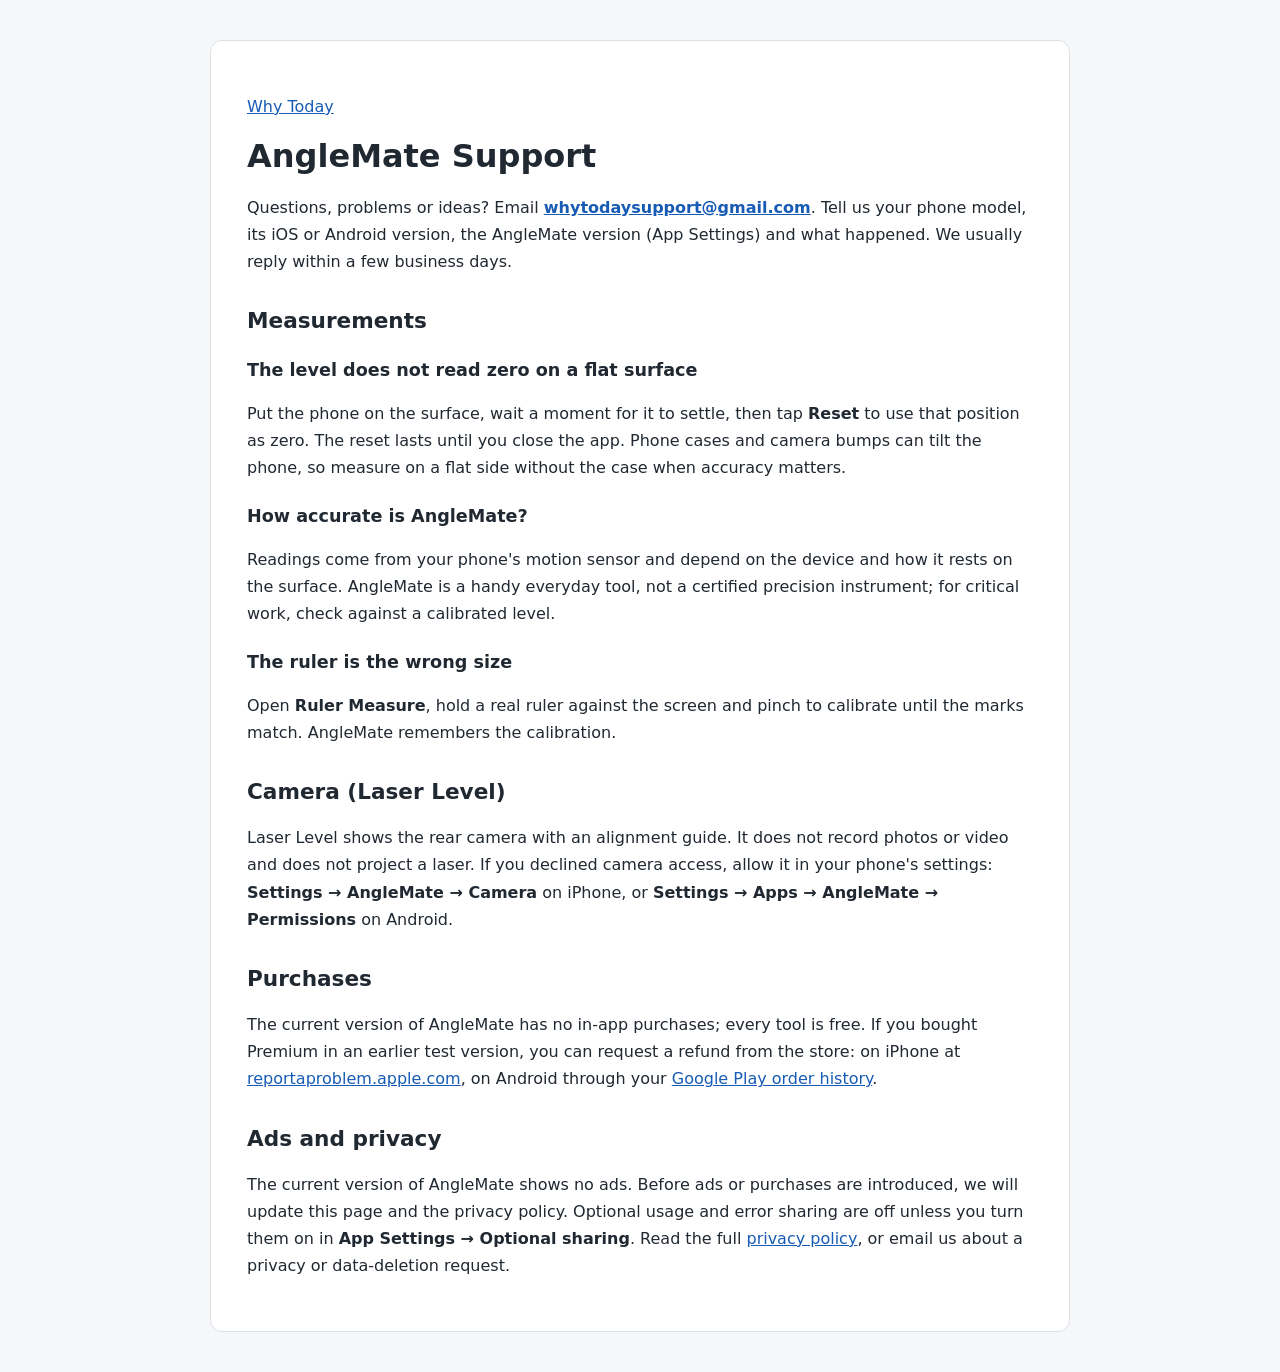
==== anglemate/index.html @ e98a2e85 "Restore original line endings changed by the previous commit Co-Authored-By: Claude Opus 5.5 <norepl" ====
<!doctype html>
<html lang="en"><head>
<meta charset="utf-8">
<meta name="viewport" content="width=device-width, initial-scale=1">
<meta name="description" content="AngleMate support: measurements, calibration, camera, purchases and privacy.">
<title>AngleMate Support</title>
<style>
    :root { color-scheme: light; font-family: system-ui, -apple-system, "Segoe UI", sans-serif; color: #202831; background: #f6f7f9; }
    * { box-sizing: border-box; }
    body { margin: 0; line-height: 1.7; }
    main { max-width: 860px; margin: 40px auto; padding: 36px; background: #fff; border: 1px solid #dce1e7; border-radius: 12px; }
    h1, h2, h3 { line-height: 1.3; }
    h1 { font-size: 2rem; margin: 0 0 12px; }
    h2 { font-size: 1.35rem; margin-top: 32px; }
    h3 { font-size: 1.1rem; margin-top: 24px; }
    a { color: #175bb4; overflow-wrap: anywhere; }
    a:focus-visible { outline: 3px solid #175bb4; outline-offset: 3px; }
    .muted { color: #536171; }
    li { margin: 8px 0; }
    @media (max-width: 600px) { main { margin: 0; padding: 24px 20px; border: 0; border-radius: 0; } h1 { font-size: 1.7rem; } }
  </style>
</head><body><main>
<p class="muted"><a href="/">Why Today</a></p>
<h1>AngleMate Support</h1>
<p>Questions, problems or ideas? Email
<strong><a href="mailto:whytodaysupport@gmail.com?subject=AngleMate%20support">whytodaysupport@gmail.com</a></strong>.
Tell us your phone model, its iOS or Android version, the AngleMate version
(App Settings) and what happened. We usually reply within a few business days.</p>

<h2>Measurements</h2>
<h3>The level does not read zero on a flat surface</h3>
<p>Put the phone on the surface, wait a moment for it to settle, then tap
<strong>Reset</strong> to use that position as zero. The reset lasts until you
close the app. Phone cases and camera bumps can tilt the phone, so measure on a
flat side without the case when accuracy matters.</p>
<h3>How accurate is AngleMate?</h3>
<p>Readings come from your phone's motion sensor and depend on the device and
how it rests on the surface. AngleMate is a handy everyday tool, not a certified
precision instrument; for critical work, check against a calibrated level.</p>
<h3>The ruler is the wrong size</h3>
<p>Open <strong>Ruler Measure</strong>, hold a real ruler against the screen and
pinch to calibrate until the marks match. AngleMate remembers the calibration.</p>

<h2>Camera (Laser Level)</h2>
<p>Laser Level shows the rear camera with an alignment guide. It does not record
photos or video and does not project a laser. If you declined camera access,
allow it in your phone's settings: <strong>Settings → AngleMate → Camera</strong>
on iPhone, or <strong>Settings → Apps → AngleMate → Permissions</strong> on
Android.</p>

<h2>Purchases</h2>
<p>The current version of AngleMate has no in-app purchases; every tool is free.
If you bought Premium in an earlier test version, you can request a refund from
the store: on iPhone at
<a href="https://reportaproblem.apple.com/">reportaproblem.apple.com</a>, on
Android through your
<a href="https://play.google.com/store/account/orderhistory">Google Play order history</a>.</p>

<h2>Ads and privacy</h2>
<p>The current version of AngleMate shows no ads. Before ads or purchases are
introduced, we will update this page and the privacy policy. Optional usage and error sharing are off unless you turn
them on in <strong>App Settings → Optional sharing</strong>. Read the full
<a href="https://privacy-anglemate.whytoday.ca/">privacy policy</a>, or email us
about a privacy or data-deletion request.</p>
</main></body></html>
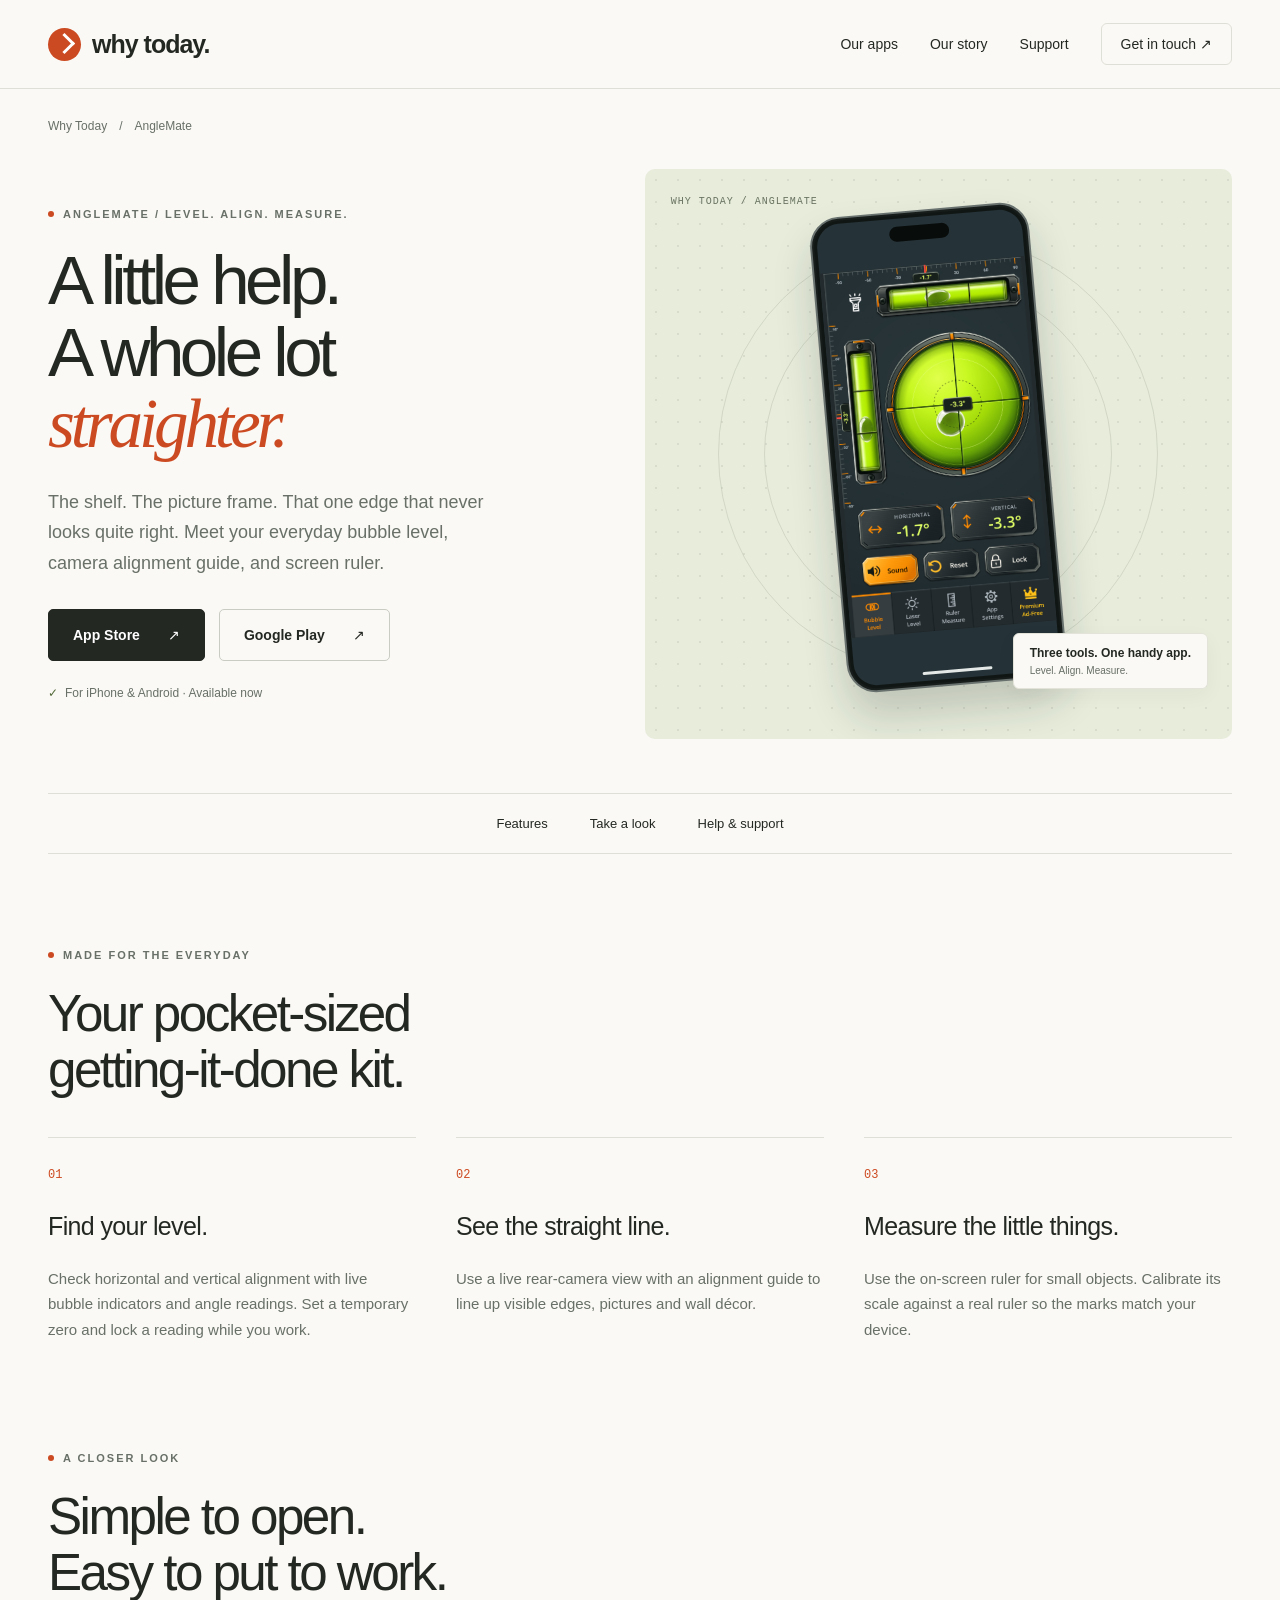
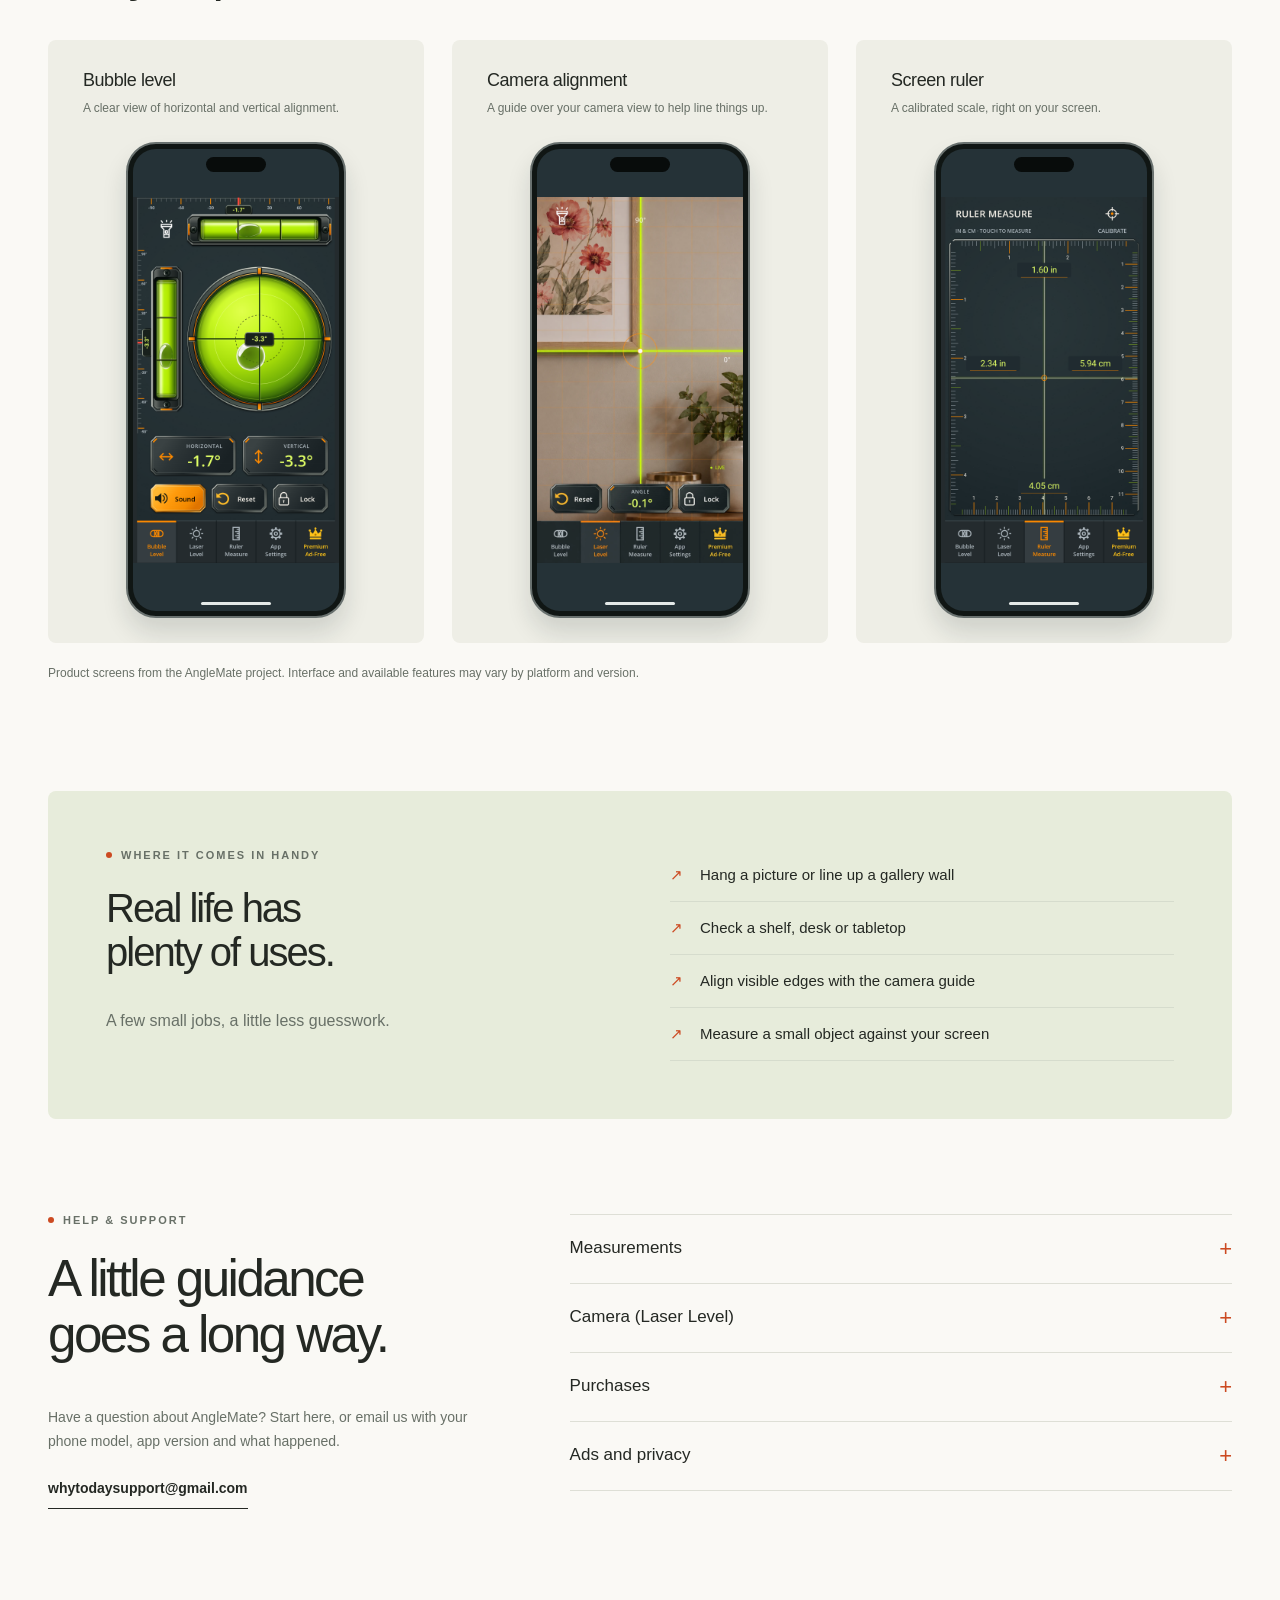
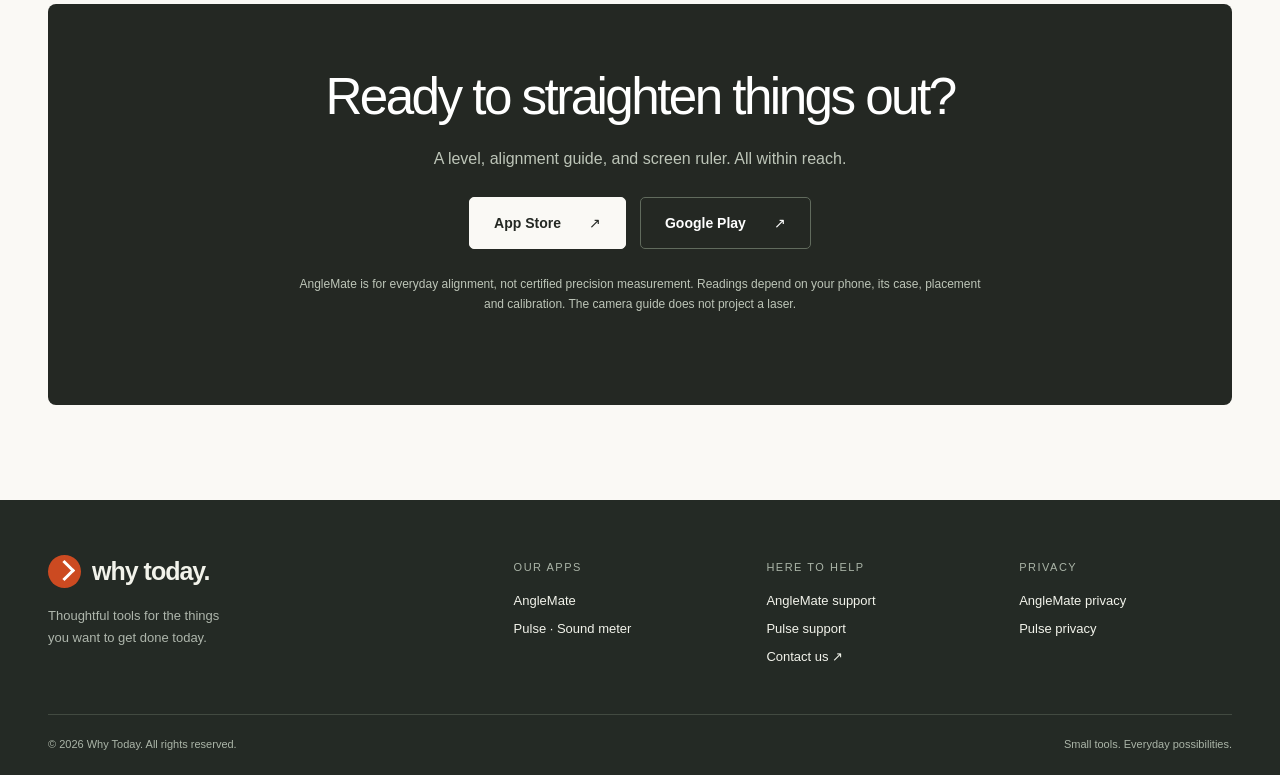
==== commit 08207336: "Redesign Why Today site: company homepage, AngleMate and Pulse product pages Adds responsive homepag" ====
--- a/anglemate/index.html
+++ b/anglemate/index.html
@@ -1,33 +1,4 @@
-<!doctype html>
-<html lang="en"><head>
-<meta charset="utf-8">
-<meta name="viewport" content="width=device-width, initial-scale=1">
-<meta name="description" content="AngleMate support: measurements, calibration, camera, purchases and privacy.">
-<title>AngleMate Support</title>
-<style>
-    :root { color-scheme: light; font-family: system-ui, -apple-system, "Segoe UI", sans-serif; color: #202831; background: #f6f7f9; }
-    * { box-sizing: border-box; }
-    body { margin: 0; line-height: 1.7; }
-    main { max-width: 860px; margin: 40px auto; padding: 36px; background: #fff; border: 1px solid #dce1e7; border-radius: 12px; }
-    h1, h2, h3 { line-height: 1.3; }
-    h1 { font-size: 2rem; margin: 0 0 12px; }
-    h2 { font-size: 1.35rem; margin-top: 32px; }
-    h3 { font-size: 1.1rem; margin-top: 24px; }
-    a { color: #175bb4; overflow-wrap: anywhere; }
-    a:focus-visible { outline: 3px solid #175bb4; outline-offset: 3px; }
-    .muted { color: #536171; }
-    li { margin: 8px 0; }
-    @media (max-width: 600px) { main { margin: 0; padding: 24px 20px; border: 0; border-radius: 0; } h1 { font-size: 1.7rem; } }
-  </style>
-</head><body><main>
-<p class="muted"><a href="/">Why Today</a></p>
-<h1>AngleMate Support</h1>
-<p>Questions, problems or ideas? Email
-<strong><a href="mailto:whytodaysupport@gmail.com?subject=AngleMate%20support">whytodaysupport@gmail.com</a></strong>.
-Tell us your phone model, its iOS or Android version, the AngleMate version
-(App Settings) and what happened. We usually reply within a few business days.</p>
-
-<h2>Measurements</h2>
+<!doctype html><html lang="en"><head><meta charset="utf-8"><meta name="viewport" content="width=device-width, initial-scale=1"><title>AngleMate — Level. Align. Measure. | Why Today</title><meta name="description" content="The shelf. The picture frame. That one edge that never looks quite right. Meet your everyday bubble level, camera alignment guide, and screen ruler."><meta name="theme-color" content="#faf9f5"><link rel="canonical" href="https://whytoday.ca/anglemate/"><meta property="og:type" content="website"><meta property="og:title" content="AngleMate — Level. Align. Measure. | Why Today"><meta property="og:description" content="The shelf. The picture frame. That one edge that never looks quite right. Meet your everyday bubble level, camera alignment guide, and screen ruler."><meta property="og:url" content="https://whytoday.ca/anglemate/"><meta property="og:site_name" content="Why Today"><link rel="icon" type="image/svg+xml" href="/assets/favicon.svg"><link rel="stylesheet" href="/assets/site.css"><script src="/assets/site.js" defer></script><script type="application/ld+json">{"@context": "https://schema.org", "@type": "Organization", "name": "Why Today", "url": "https://whytoday.ca/", "email": "whytodaysupport@gmail.com"}</script></head><body><a class="skip" href="#main">Skip to content</a><header class="header"><div class="wrap nav"><a class="logo" href="/" aria-label="Why Today home"><span class="brand-mark" aria-hidden="true"></span><span>why today.</span></a><button class="menu-toggle" aria-expanded="false" aria-controls="navigation">Menu</button><nav class="nav-links" id="navigation" aria-label="Main navigation"><a href="/#products">Our apps</a><a href="/#about">Our story</a><a href="/#support">Support</a><a class="nav-contact" href="mailto:whytodaysupport@gmail.com">Get in touch <span aria-hidden="true">↗</span></a></nav></div></header><main id="main"><div class="wrap"><div class="crumb"><a href="/">Why Today</a><span>/</span><span>AngleMate</span></div><section class="hero product-hero"><div class="hero-copy"><div class="eyebrow"><span class="dot" aria-hidden="true"></span>AngleMate / Level. Align. Measure.</div><h1>A little help.<br>A whole lot<br><em>straighter.</em></h1><p class="lead">The shelf. The picture frame. That one edge that never looks quite right. Meet your everyday bubble level, camera alignment guide, and screen ruler.</p><div class="actions"><a class="button" href="https://apps.apple.com/app/anglemate/id6821353881">App Store <span aria-hidden="true">↗</span></a><a class="button secondary" href="https://play.google.com/store/apps/details?id=com.iambell.anglemate">Google Play <span aria-hidden="true">↗</span></a></div><div class="small-note">For iPhone & Android · Available now</div></div><div class="hero-stage single-stage" style="background-color:#e7ecdb"><div class="stage-orbit" aria-hidden="true"></div><div class="stage-label">WHY TODAY / ANGLEMATE</div><div class="phone phone-iphone "><div class="phone-screen"><img src="/assets/anglemate-level.png" alt="AngleMate measurement screen" loading="eager" decoding="async"></div><span class="phone-island" aria-hidden="true"></span><span class="phone-home" aria-hidden="true"></span></div><div class="float-label">Three tools. One handy app.<span>Level. Align. Measure.</span></div></div></section><nav class="subnav" aria-label="Product navigation"><a href="#features">Features</a><a href="#look">Take a look</a><a href="#support">Help & support</a></nav><section class="section" id="features"><div class="section-head"><div><div class="eyebrow"><span class="dot" aria-hidden="true"></span>Made for the everyday</div><h2>Your pocket-sized<br>getting-it-done kit.</h2></div></div><div class="feature-grid"><article class="feature"><span class="value-num">01</span><h3>Find your level.</h3><p>Check horizontal and vertical alignment with live bubble indicators and angle readings. Set a temporary zero and lock a reading while you work.</p></article><article class="feature"><span class="value-num">02</span><h3>See the straight line.</h3><p>Use a live rear-camera view with an alignment guide to line up visible edges, pictures and wall décor.</p></article><article class="feature"><span class="value-num">03</span><h3>Measure the little things.</h3><p>Use the on-screen ruler for small objects. Calibrate its scale against a real ruler so the marks match your device.</p></article></div></section><section id="look"><div class="section-head"><div><div class="eyebrow"><span class="dot" aria-hidden="true"></span>A closer look</div><h2>Simple to open.<br>Easy to put to work.</h2></div></div><div class="screens"><figure class="screen"><figcaption><h3>Bubble level</h3><p>A clear view of horizontal and vertical alignment.</p></figcaption><div class="phone phone-iphone "><div class="phone-screen"><img src="/assets/anglemate-level.png" alt="AngleMate: Bubble level" loading="lazy" decoding="async"></div><span class="phone-island" aria-hidden="true"></span><span class="phone-home" aria-hidden="true"></span></div></figure><figure class="screen"><figcaption><h3>Camera alignment</h3><p>A guide over your camera view to help line things up.</p></figcaption><div class="phone phone-iphone "><div class="phone-screen"><img src="/assets/anglemate-camera.png" alt="AngleMate: Camera alignment" loading="lazy" decoding="async"></div><span class="phone-island" aria-hidden="true"></span><span class="phone-home" aria-hidden="true"></span></div></figure><figure class="screen"><figcaption><h3>Screen ruler</h3><p>A calibrated scale, right on your screen.</p></figcaption><div class="phone phone-iphone "><div class="phone-screen"><img src="/assets/anglemate-ruler.png" alt="AngleMate: Screen ruler" loading="lazy" decoding="async"></div><span class="phone-island" aria-hidden="true"></span><span class="phone-home" aria-hidden="true"></span></div></figure></div><p class="screen-note">Product screens from the AngleMate project. Interface and available features may vary by platform and version.</p></section><section class="section"><div class="usecases "><div><div class="eyebrow"><span class="dot" aria-hidden="true"></span>Where it comes in handy</div><h2>Real life has<br>plenty of uses.</h2><p>A few small jobs, a little less guesswork.</p></div><ul><li>Hang a picture or line up a gallery wall</li><li>Check a shelf, desk or tabletop</li><li>Align visible edges with the camera guide</li><li>Measure a small object against your screen</li></ul></div></section><section class="support" id="support"><div class="support-intro"><div class="eyebrow"><span class="dot" aria-hidden="true"></span>Help & support</div><h2>A little guidance<br>goes a long way.</h2><p>Have a question about AngleMate? Start here, or email us with your phone model, app version and what happened.</p><a class="text-link" href="mailto:whytodaysupport@gmail.com?subject=AngleMate%20support">whytodaysupport@gmail.com</a></div><div class="faq"><details><summary>Measurements</summary><div>
 <h3>The level does not read zero on a flat surface</h3>
 <p>Put the phone on the surface, wait a moment for it to settle, then tap
 <strong>Reset</strong> to use that position as zero. The reset lasts until you
@@ -41,14 +12,14 @@
 <p>Open <strong>Ruler Measure</strong>, hold a real ruler against the screen and
 pinch to calibrate until the marks match. AngleMate remembers the calibration.</p>
 
-<h2>Camera (Laser Level)</h2>
+</div></details><details><summary>Camera (Laser Level)</summary><div>
 <p>Laser Level shows the rear camera with an alignment guide. It does not record
 photos or video and does not project a laser. If you declined camera access,
 allow it in your phone's settings: <strong>Settings → AngleMate → Camera</strong>
 on iPhone, or <strong>Settings → Apps → AngleMate → Permissions</strong> on
 Android.</p>
 
-<h2>Purchases</h2>
+</div></details><details><summary>Purchases</summary><div>
 <p>The current version of AngleMate has no in-app purchases; every tool is free.
 If you bought Premium in an earlier test version, you can request a refund from
 the store: on iPhone at
@@ -56,10 +27,10 @@
 Android through your
 <a href="https://play.google.com/store/account/orderhistory">Google Play order history</a>.</p>
 
-<h2>Ads and privacy</h2>
+</div></details><details><summary>Ads and privacy</summary><div>
 <p>The current version of AngleMate shows no ads. Before ads or purchases are
 introduced, we will update this page and the privacy policy. Optional usage and error sharing are off unless you turn
 them on in <strong>App Settings → Optional sharing</strong>. Read the full
 <a href="https://privacy-anglemate.whytoday.ca/">privacy policy</a>, or email us
 about a privacy or data-deletion request.</p>
-</main></body></html>
+</div></details></div></section><section class="section"><div class="download-panel"><h2>Ready to straighten things out?</h2><p>A level, alignment guide, and screen ruler. All within reach.</p><div class="actions"><a class="button" href="https://apps.apple.com/app/anglemate/id6821353881">App Store <span aria-hidden="true">↗</span></a><a class="button secondary" href="https://play.google.com/store/apps/details?id=com.iambell.anglemate">Google Play <span aria-hidden="true">↗</span></a></div><p class="notice">AngleMate is for everyday alignment, not certified precision measurement. Readings depend on your phone, its case, placement and calibration. The camera guide does not project a laser.</p></div></section></div></main><footer class="footer"><div class="wrap"><div class="footer-top"><div class="footer-brand"><a class="logo" href="/" aria-label="Why Today home"><span class="brand-mark" aria-hidden="true"></span><span>why today.</span></a><p>Thoughtful tools for the things<br>you want to get done today.</p></div><div><h3>Our apps</h3><div class="footer-links"><a href="/anglemate/">AngleMate</a><a href="/pulse/">Pulse · Sound meter</a></div></div><div><h3>Here to help</h3><div class="footer-links"><a href="/anglemate/#support">AngleMate support</a><a href="/pulse/#support">Pulse support</a><a href="mailto:whytodaysupport@gmail.com">Contact us ↗</a></div></div><div><h3>Privacy</h3><div class="footer-links"><a href="https://privacy-anglemate.whytoday.ca/">AngleMate privacy</a><a href="/pulse/privacy/">Pulse privacy</a></div></div></div><div class="footer-bottom"><span>© 2026 Why Today. All rights reserved.</span><span>Small tools. Everyday possibilities.</span></div></div></footer></body></html>
--- a/assets/site.css
+++ b/assets/site.css
@@ -0,0 +1,22 @@
+:root{--paper:#faf9f5;--ink:#242823;--muted:#687067;--line:#dedfd6;--orange:#cc4a21;--soft:#eeeee6;--green:#e7ecdb;--blue:#e4ebf0;font-family:Arial,Helvetica,sans-serif;color:var(--ink);background:var(--paper);font-synthesis:none;color-scheme:light}*{box-sizing:border-box}html{scroll-behavior:smooth;scroll-padding-top:100px}body{margin:0}a{color:inherit;text-decoration:none}button{font:inherit}img{display:block;max-width:100%;height:auto}p{line-height:1.7;color:var(--muted)}h1,h2,h3,p{margin-top:0}h1,h2,h3{font-weight:500}h1{font-size:clamp(48px,5.7vw,82px);letter-spacing:-.065em;line-height:1.03;margin-bottom:28px}h2{font-size:clamp(34px,4vw,54px);letter-spacing:-.05em;line-height:1.1}h3{font-size:25px;letter-spacing:-.025em}a,button,summary{-webkit-tap-highlight-color:transparent}a:focus-visible,button:focus-visible,summary:focus-visible{outline:3px solid var(--orange);outline-offset:5px}.wrap{width:min(1240px,calc(100% - 96px));margin-inline:auto}.skip{position:absolute;left:20px;top:-80px;background:var(--ink);color:white;padding:15px;z-index:100}.skip:focus{top:10px}.header{position:sticky;top:0;z-index:20;background:rgba(250,249,245,.96);border-bottom:1px solid var(--line);backdrop-filter:blur(16px)}.nav{display:flex;align-items:center;justify-content:space-between;min-height:88px;gap:25px}.logo{display:inline-flex;gap:11px;align-items:center;font-size:25px;font-weight:700;letter-spacing:-1px;white-space:nowrap}.brand-mark{width:33px;height:33px;background:var(--orange);border-radius:50%;position:relative;display:inline-block;flex-shrink:0}.brand-mark:after{content:'';position:absolute;left:9px;top:8px;width:12px;height:12px;border-top:3px solid white;border-right:3px solid white;transform:rotate(45deg)}.nav-links{display:flex;align-items:center;gap:32px;font-size:14px}.nav-links a:hover,.footer a:hover{color:var(--orange)}.nav-links .nav-contact{padding:12px 19px;border:1px solid var(--line);border-radius:6px}.menu-toggle{display:none;background:none;border:1px solid var(--line);padding:10px 14px;border-radius:5px}.eyebrow{text-transform:uppercase;letter-spacing:2px;font-size:11px;font-weight:700;display:flex;align-items:center;gap:9px;margin-bottom:25px;color:var(--muted)}.eyebrow .dot{width:6px;height:6px;background:var(--orange);border-radius:100%}.hero{display:grid;grid-template-columns:1fr 1.04fr;gap:32px;padding-top:66px;padding-bottom:54px;align-items:center}.hero-copy{padding:24px 0}.hero h1 em{font-family:Georgia,serif;font-weight:400;color:var(--orange);letter-spacing:-.06em}.lead{font-size:18px;max-width:440px;margin-bottom:30px}.actions{display:flex;align-items:center;flex-wrap:wrap;gap:14px}.button{display:inline-flex;justify-content:center;align-items:center;gap:28px;padding:17px 24px;border-radius:5px;font-size:14px;font-weight:600;background:var(--ink);color:white;border:1px solid var(--ink);transition:transform .2s,background .2s}.button:hover{background:var(--orange);border-color:var(--orange);transform:translateY(-2px)}.button.secondary{background:transparent;color:var(--ink);border-color:#c9ccc2}.button.secondary:hover{background:white}.text-link{font-size:14px;font-weight:600;display:inline-flex;align-items:center;gap:22px;padding:12px 0;border-bottom:1px solid currentColor}.small-note{font-size:12px;color:var(--muted);margin-top:25px;display:flex;align-items:center;gap:7px}.small-note:before{content:'✓';color:#526a38}.hero-stage{height:550px;position:relative;background:#e9e9e0;border-radius:10px;overflow:hidden;background-image:radial-gradient(#b8bdb055 .8px,transparent .8px);background-size:22px 22px}.stage-orbit{position:absolute;width:440px;height:440px;border:1px solid #b4bba76e;border-radius:50%;left:50%;top:50%;transform:translate(-50%,-50%)}.stage-orbit:after{content:'';position:absolute;inset:45px;border:1px solid #b4bba76e;border-radius:50%}.stage-label{position:absolute;left:26px;top:25px;font:10px/1.5 monospace;letter-spacing:1px;color:#697260}.phone{background:#172020;padding:7px;border:2px solid #4c5350;border-radius:29px;overflow:hidden;box-shadow:0 24px 40px #17202030;width:210px}.phone img{border-radius:20px;width:100%}.hero-stage .phone{position:absolute;width:216px}.hero-stage .phone-a{left:10%;top:79px;transform:rotate(-9deg);z-index:2}.hero-stage .phone-b{right:7%;top:112px;transform:rotate(8deg);z-index:3;width:205px}.float-label{position:absolute;background:#faf9f5;border:1px solid #e3e3d9;border-radius:6px;z-index:5;padding:12px 16px;box-shadow:0 6px 20px #26332a0b;font-size:12px;font-weight:600}.float-label span{display:block;font-weight:400;font-size:10px;color:var(--muted);margin-top:5px}.label-a{left:22px;bottom:50px}.label-b{right:18px;top:56px}.stage-bottom{position:absolute;bottom:20px;right:22px;font-size:9px;letter-spacing:2px;color:#6d7666}.principles-strip{border-top:1px solid var(--line);border-bottom:1px solid var(--line);display:grid;grid-template-columns:repeat(3,1fr);padding:24px 0;gap:30px;font-size:13px}.principles-strip div{display:flex;gap:12px;justify-content:center;align-items:center}.principles-strip span{font-family:monospace;color:var(--orange);font-size:18px}.section{padding-block:95px}.section-head{display:flex;justify-content:space-between;gap:40px;align-items:end;margin-bottom:38px}.section-head h2{margin-bottom:0}.section-head p{max-width:340px;margin-bottom:0;font-size:15px}.product-grid{display:grid;grid-template-columns:1fr 1fr;gap:28px}.product-card{border:1px solid var(--line);border-radius:9px;overflow:hidden;background:white}.product-art{height:355px;position:relative;overflow:hidden;display:flex;justify-content:center;gap:24px;align-items:flex-start;padding-top:40px}.product-art.green{background:var(--green)}.product-art.blue{background:var(--blue)}.product-art .phone{width:175px;flex-shrink:0;border-radius:24px;padding:5px;transition:transform .35s}.product-art .phone:nth-child(1){transform:rotate(-7deg)}.product-art .phone:nth-child(2){transform:translateY(55px) rotate(7deg)}.product-card:hover .phone:nth-child(1){transform:translateY(-7px) rotate(-5deg)}.art-number{position:absolute;top:20px;left:24px;color:#637264;font:11px monospace}.card-copy{padding:32px}.product-title{display:flex;align-items:center;gap:12px;margin-bottom:18px}.product-title img{width:45px;height:45px;border-radius:11px}.product-title h3{margin:0;font-weight:600}.tag{display:inline-block;font-size:10px;letter-spacing:.7px;text-transform:uppercase;border:1px solid var(--line);padding:6px 8px;border-radius:4px;margin-left:auto;color:var(--muted);white-space:nowrap}.card-copy p{font-size:15px;margin-bottom:23px;max-width:430px}.product-tags{display:flex;gap:8px;flex-wrap:wrap;margin-bottom:20px}.product-tags span{background:var(--paper);font-size:11px;padding:7px 10px;border-radius:4px;color:var(--muted)}.card-bottom{border-top:1px solid var(--line);padding-top:16px;display:flex;justify-content:space-between;align-items:center;font-size:12px;color:var(--muted)}.card-bottom .text-link{border:0;padding:7px 0;color:var(--ink)}.about{background:#eaece3;border-radius:9px;display:grid;grid-template-columns:1fr 1fr;gap:70px;padding:65px}.about h2{max-width:430px}.about p{font-size:16px}.about .eyebrow{color:#5a6753}.value{display:flex;gap:23px;padding:24px 0;border-bottom:1px solid #cbd0c3}.value:first-child{padding-top:0}.value:last-child{border:0;padding-bottom:0}.value-num{font:12px monospace;color:var(--orange);padding-top:5px}.value h3{font-size:18px;font-weight:600;margin-bottom:10px}.value p{font-size:14px;margin:0}.contact{display:flex;align-items:center;justify-content:space-between;gap:30px;padding:72px 0}.contact h2{font-size:42px;margin-bottom:14px}.contact p{margin:0}.footer{background:#242a25;color:#f2f3eb;padding:55px 0 25px}.footer-top{display:grid;grid-template-columns:2fr 1fr 1fr 1fr;gap:40px;margin-bottom:50px}.footer p{font-size:13px;color:#aeb6ac;max-width:260px}.footer .logo{margin-bottom:17px}.footer h3{font-size:11px;text-transform:uppercase;letter-spacing:1.5px;color:#abb5a8;margin:6px 0 20px}.footer-links{display:flex;flex-direction:column;gap:13px;font-size:13px}.footer-bottom{border-top:1px solid #424a41;padding-top:23px;display:flex;justify-content:space-between;font-size:11px;color:#abb5a8}.crumb{margin-top:30px;font-size:12px;color:var(--muted);display:flex;gap:12px}.product-hero{padding-top:36px}.product-hero h1{font-size:clamp(48px,5.4vw,74px)}.product-hero .hero-stage{height:570px}.single-stage .phone{width:230px;left:50%;top:40px;transform:translateX(-50%) rotate(-5deg)}.single-stage .stage-label{z-index:5}.single-stage .float-label{bottom:50px;top:auto;right:24px}.subnav{display:flex;justify-content:center;gap:42px;font-size:13px;border-block:1px solid var(--line);padding:22px 0}.feature-grid{display:grid;grid-template-columns:repeat(3,1fr);gap:40px}.feature{border-top:1px solid var(--line);padding-top:25px}.feature .value-num{display:block;margin-bottom:30px}.feature p{font-size:15px}.screens{display:grid;grid-template-columns:repeat(3,1fr);gap:28px}.screen{margin:0;background:var(--soft);border-radius:8px;padding:30px 35px 0;overflow:hidden}.screen figcaption{padding-bottom:25px}.screen h3{font-size:18px;margin-bottom:8px}.screen p{font-size:12px;line-height:1.5;margin:0}.screen img{width:100%;border:6px solid #252b29;border-bottom:0;border-radius:20px 20px 0 0}.screen-note{font-size:12px;margin-top:20px;max-width:700px}.usecases{display:grid;grid-template-columns:1fr 1fr;gap:60px;padding:58px;background:var(--green);border-radius:8px}.usecases.blue{background:var(--blue)}.usecases h2{font-size:40px}.usecases ul{padding:0;margin:0;list-style:none}.usecases li{padding:17px 0;border-bottom:1px solid #abb4a84a;font-size:15px}.usecases li:before{content:'↗';margin-right:17px;color:var(--orange)}.support{display:grid;grid-template-columns:1fr 1.5fr;gap:80px}.support-intro p{font-size:14px}.support-intro a{overflow-wrap:anywhere}.faq details{border-top:1px solid var(--line);padding:23px 0}.faq details:last-child{border-bottom:1px solid var(--line)}.faq summary{cursor:pointer;list-style:none;display:flex;justify-content:space-between;font-size:17px;font-weight:500;gap:20px}.faq summary::-webkit-details-marker{display:none}.faq summary:after{content:'+';color:var(--orange);font-size:22px;line-height:1}.faq details[open] summary:after{content:'−'}.faq details p,.faq details li{font-size:14px;line-height:1.8;color:var(--muted)}.faq details p:first-of-type{margin-top:20px}.faq a{text-decoration:underline;text-underline-offset:3px}.download-panel{background:var(--ink);color:white;border-radius:8px;text-align:center;padding:65px 30px}.download-panel h2{margin-bottom:20px}.download-panel p{color:#bdc5b8;max-width:570px;margin:0 auto 25px}.download-panel .actions{justify-content:center}.download-panel .button{background:var(--paper);color:var(--ink);border-color:var(--paper)}.download-panel .button:hover{background:#e8eada}.download-panel .button.secondary{color:white;background:transparent;border-color:#616b5d}.notice{font-size:12px!important;max-width:700px!important;margin-top:25px!important}.not-found{min-height:60vh;padding-block:100px;text-align:center}.not-found p{margin:25px auto}.mobile-only{display:none}
+@media(min-width:1450px){.hero-stage .phone-a{left:13%}.hero-stage .phone-b{right:10%}}
+@media(max-width:1050px){.wrap{width:calc(100% - 56px)}.hero{gap:26px}.hero-stage{height:480px}.hero-stage .phone-a{width:185px;left:7%;top:80px}.hero-stage .phone-b{width:177px;right:6%;top:135px}.hero h1{font-size:60px}.hero .lead{font-size:16px}.float-label{padding:10px}.label-a{bottom:25px;left:13px}.label-b{right:13px;top:25px}.product-art{gap:10px}.product-art .phone{width:150px}.about{padding:45px;gap:40px}.product-hero .single-stage .phone{width:230px;top:45px;left:50%;right:auto}.screen{padding:25px 20px 0}.support{gap:40px}.nav-links{gap:23px}}
+@media(max-width:760px){.wrap{width:calc(100% - 40px)}.nav{min-height:72px;gap:15px}.logo{font-size:23px}.menu-toggle{display:block}.nav-links{display:none;position:absolute;left:0;right:0;top:72px;background:var(--paper);padding:20px;box-shadow:0 10px 15px #0001;border-bottom:1px solid var(--line);align-items:stretch;gap:0}.nav-links.open{display:flex;flex-direction:column}.nav-links a{padding:14px}.nav-links .nav-contact{margin-top:10px}.hero{grid-template-columns:1fr;padding-top:30px;gap:20px;padding-bottom:35px}.hero-copy{padding:15px 0}.hero h1{font-size:clamp(48px,10vw,72px);max-width:600px}.hero .lead{font-size:17px;max-width:540px}.hero-stage{height:510px;width:100%;max-width:600px}.hero-stage .phone-a{width:205px;left:15%;top:58px}.hero-stage .phone-b{width:190px;right:12%;top:120px}.label-a{bottom:35px;left:25px}.label-b{top:40px;right:20px}.principles-strip{gap:20px;padding:20px 0;grid-template-columns:1fr;font-size:12px}.principles-strip div{justify-content:flex-start}.section{padding-block:60px}.section-head{display:block;margin-bottom:28px}.section-head p{margin-top:22px;max-width:500px}.product-grid{grid-template-columns:1fr;gap:25px}.product-art{height:350px;gap:30px}.product-art .phone{width:180px}.card-copy{padding:25px}.about{grid-template-columns:1fr;padding:32px 25px;gap:30px}.about h2{font-size:38px}.contact{padding:55px 0;align-items:start;flex-direction:column}.contact h2{font-size:36px}.footer-top{grid-template-columns:1fr 1fr;gap:35px}.footer-brand{grid-column:1/-1}.footer-bottom{gap:15px;flex-direction:column}.product-hero .hero-stage{height:560px}.feature-grid{grid-template-columns:1fr;gap:24px}.feature .value-num{margin-bottom:15px}.feature p{max-width:560px}.screens{gap:15px;grid-template-columns:1fr}.screen{padding:25px 30px 0;display:grid;grid-template-columns:1fr 1fr;gap:25px;max-height:340px}.screen figcaption{padding-top:25px}.screen img{align-self:start}.usecases{grid-template-columns:1fr;gap:15px;padding:32px 25px}.usecases h2{font-size:35px}.support{grid-template-columns:1fr;gap:30px}.subnav{gap:25px}.download-panel{padding:45px 22px}.download-panel h2{font-size:36px}.eyebrow{font-size:10px}}
+@media(max-width:400px){.hero-stage{height:440px}.hero-stage .phone-a{width:174px;left:8%;top:55px}.hero-stage .phone-b{width:162px;right:7%;top:100px}.label-a{bottom:25px;left:14px}.label-b{right:12px;top:20px}.product-art{gap:14px}.product-art .phone{width:148px}.screen{padding-inline:20px;gap:15px}.tag{font-size:9px}.product-title{gap:9px}.product-title h3{font-size:23px}.button{padding:15px 18px}}
+@media(prefers-reduced-motion:reduce){html{scroll-behavior:auto}*,*:before,*:after{transition:none!important;animation:none!important}}
+
+/* AngleMate captures are 16:9. Fit them, undistorted, inside a taller phone
+   with safe areas, instead of letting the source image set the device shape. */
+.phone.phone-iphone{position:relative;aspect-ratio:9/19.5;padding:0;border:2px solid #69716f;border-radius:30px;background:#101614;box-shadow:inset 0 0 0 2px #171d1b,0 24px 40px #17202030}
+.phone-iphone .phone-screen{position:absolute;inset:5px;display:flex;align-items:center;overflow:hidden;background:#253237;border-radius:23px}
+.phone-iphone .phone-screen img{display:block;width:100%;height:auto;max-height:100%;object-fit:contain;border:0;border-radius:0;align-self:center}
+.phone-island{position:absolute;top:13px;left:36%;width:28%;height:3.2%;background:#080c0b;border-radius:20px}
+.phone-home{position:absolute;bottom:11px;left:34%;width:32%;height:3px;background:#e4e9e7;border-radius:3px}
+.hero-stage .phone.phone-iphone{position:absolute}
+.screen .phone-iphone{width:min(100%,220px);margin-inline:auto;margin-bottom:25px;align-self:start;box-shadow:0 15px 25px #17202024}
+@media(max-width:760px){.screen:has(.phone-iphone){max-height:none;align-items:center}.screen:has(.phone-iphone) figcaption{padding-top:0}.screen .phone-iphone{border-radius:22px}.screen .phone-iphone .phone-screen{border-radius:16px}.screen .phone-island{top:10px}.screen .phone-home{bottom:9px;height:2px}}
+.hero-stage .phone-iphone.phone-a{width:198px;top:58px}
+.product-hero .single-stage .phone-iphone{width:220px;top:40px}
+@media(max-width:1050px){.hero-stage .phone-iphone.phone-a{width:180px;top:50px}}
+@media(max-width:760px){.hero-stage .phone-iphone.phone-a{width:190px;top:50px}}
+@media(max-width:400px){.hero-stage .phone-iphone.phone-a{width:164px;top:48px}}
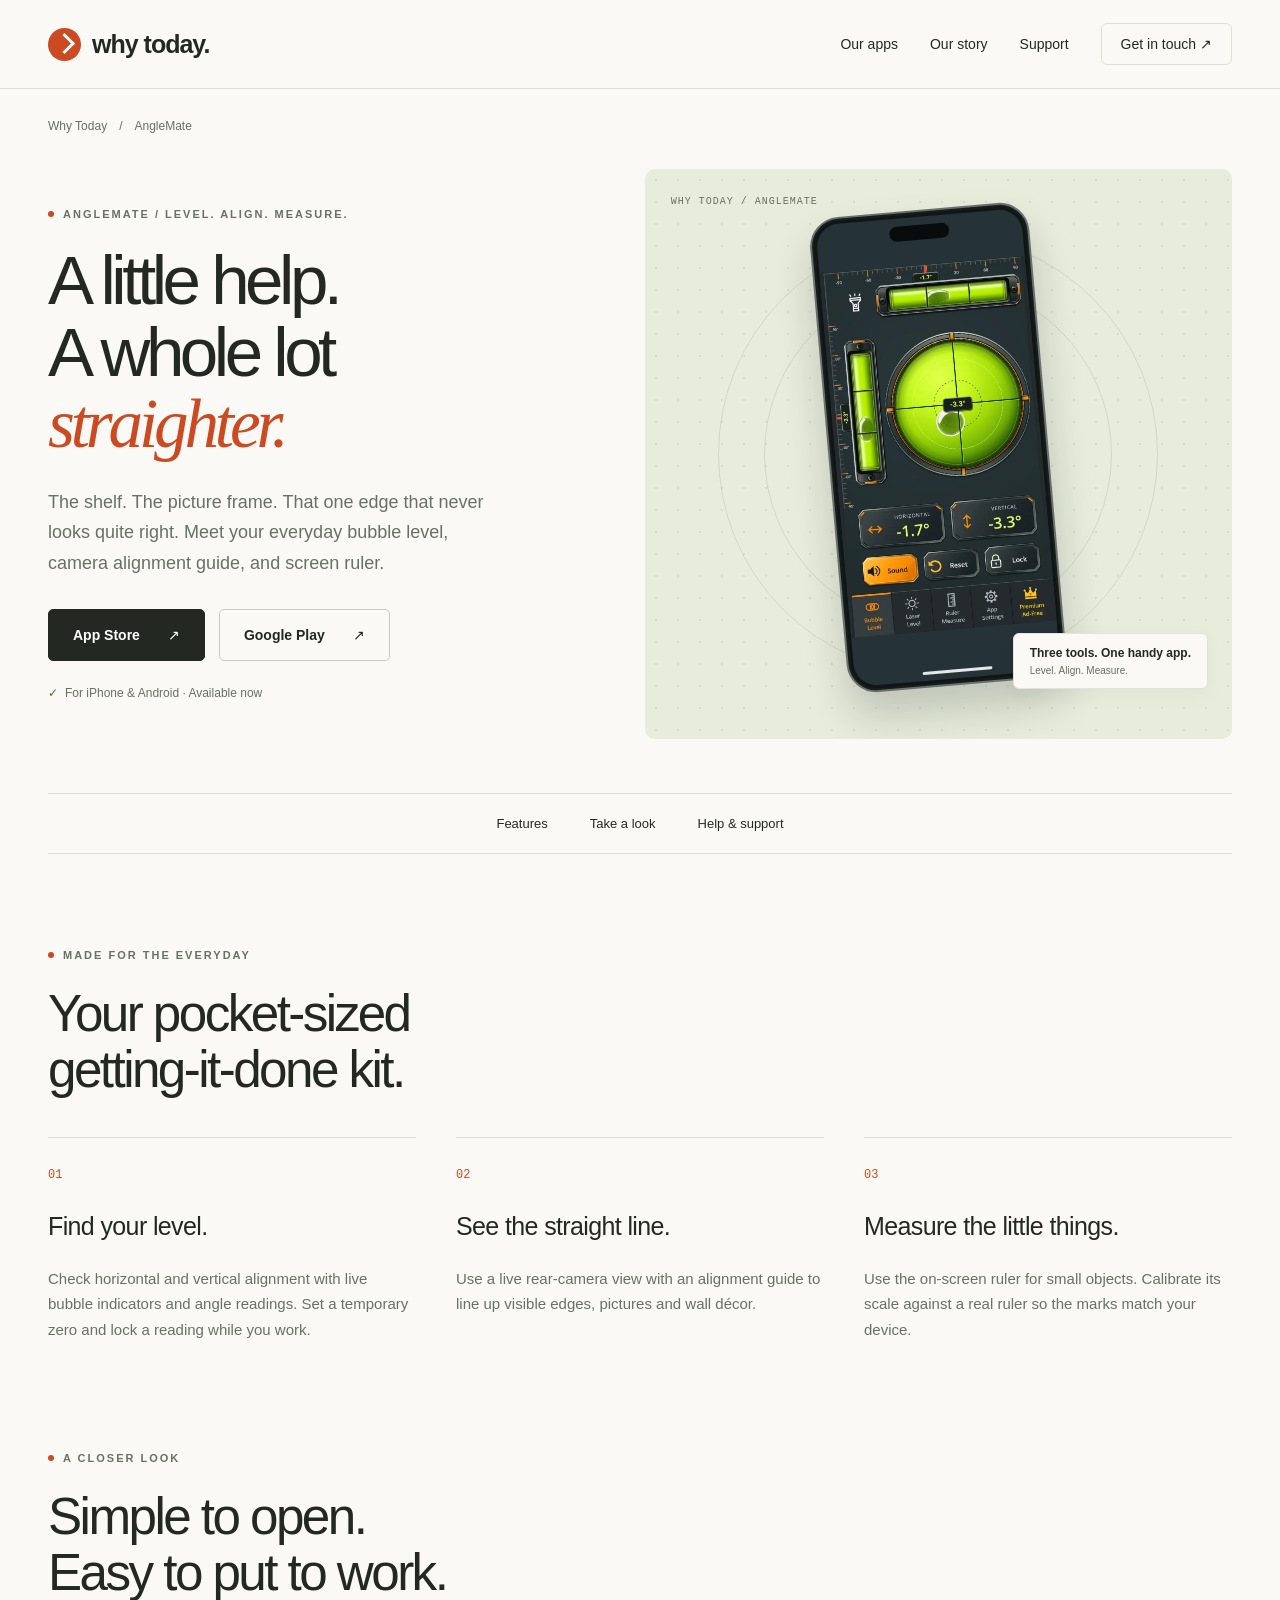
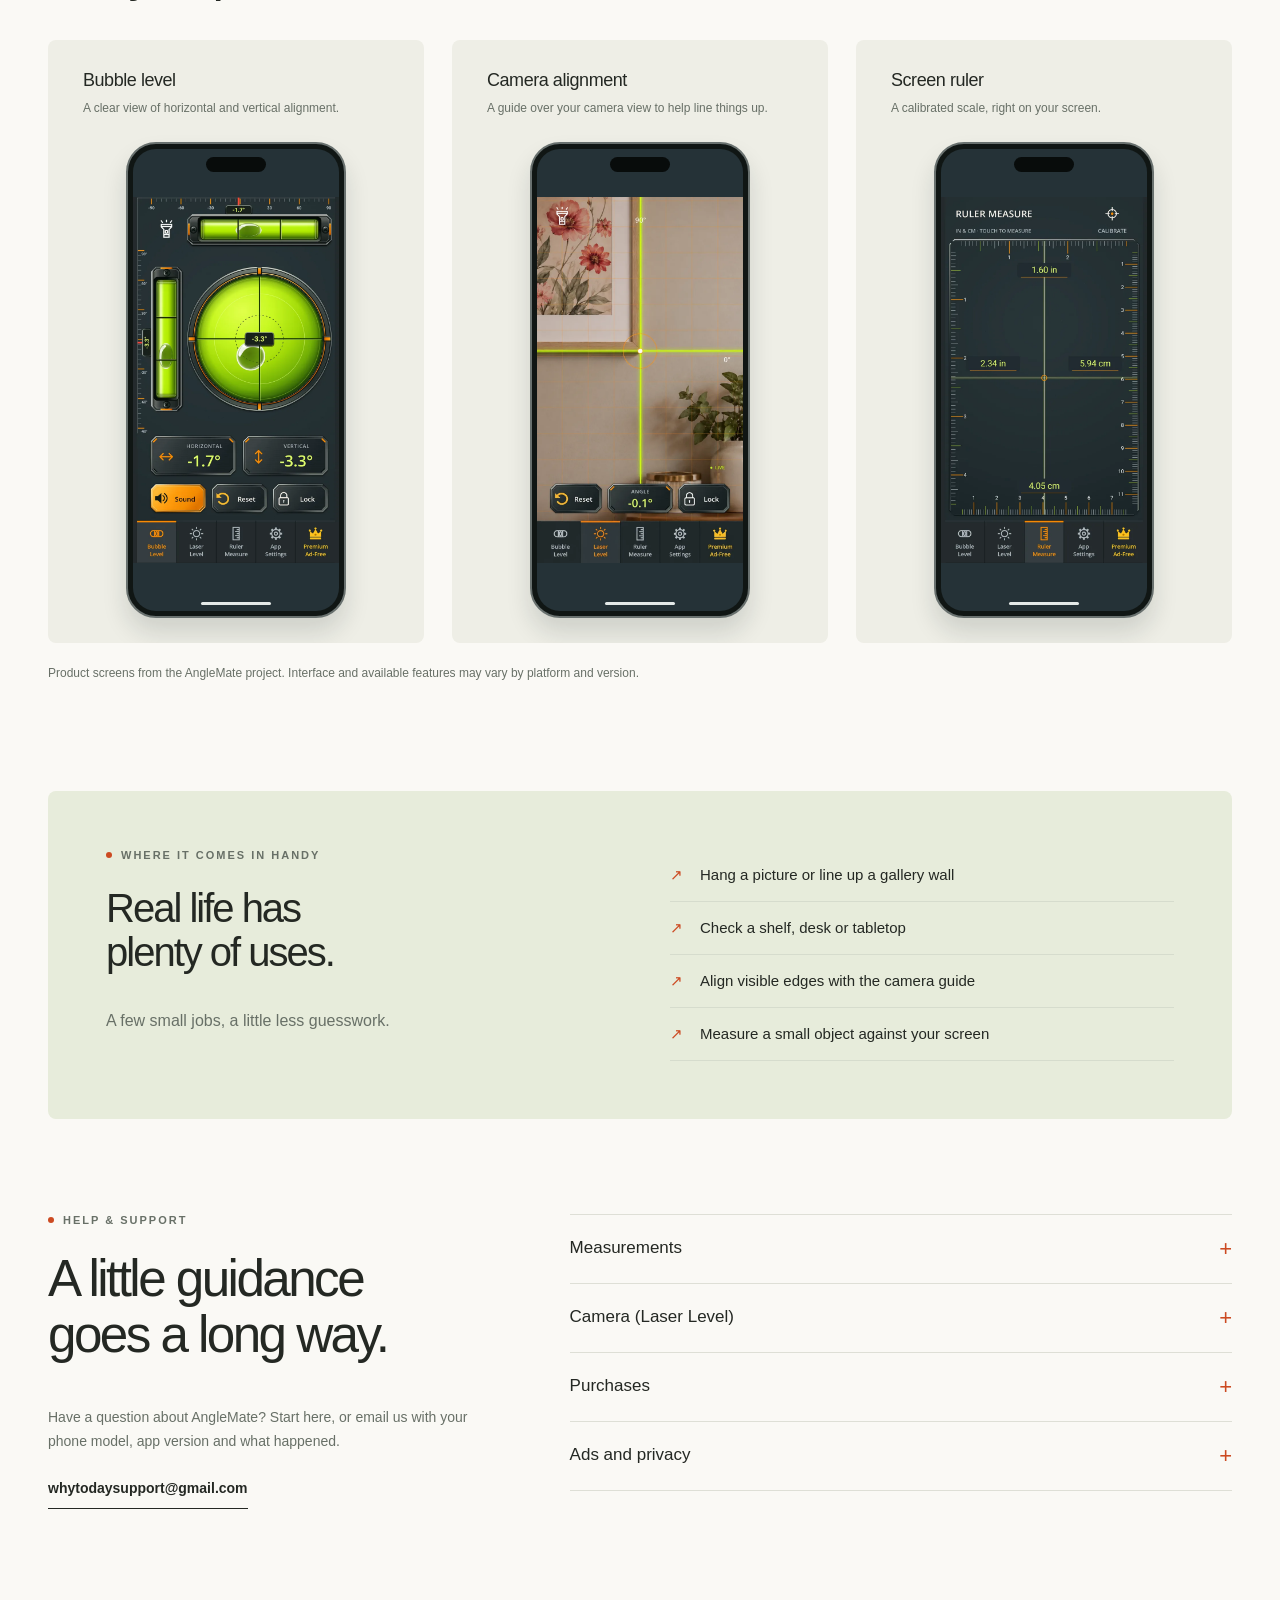
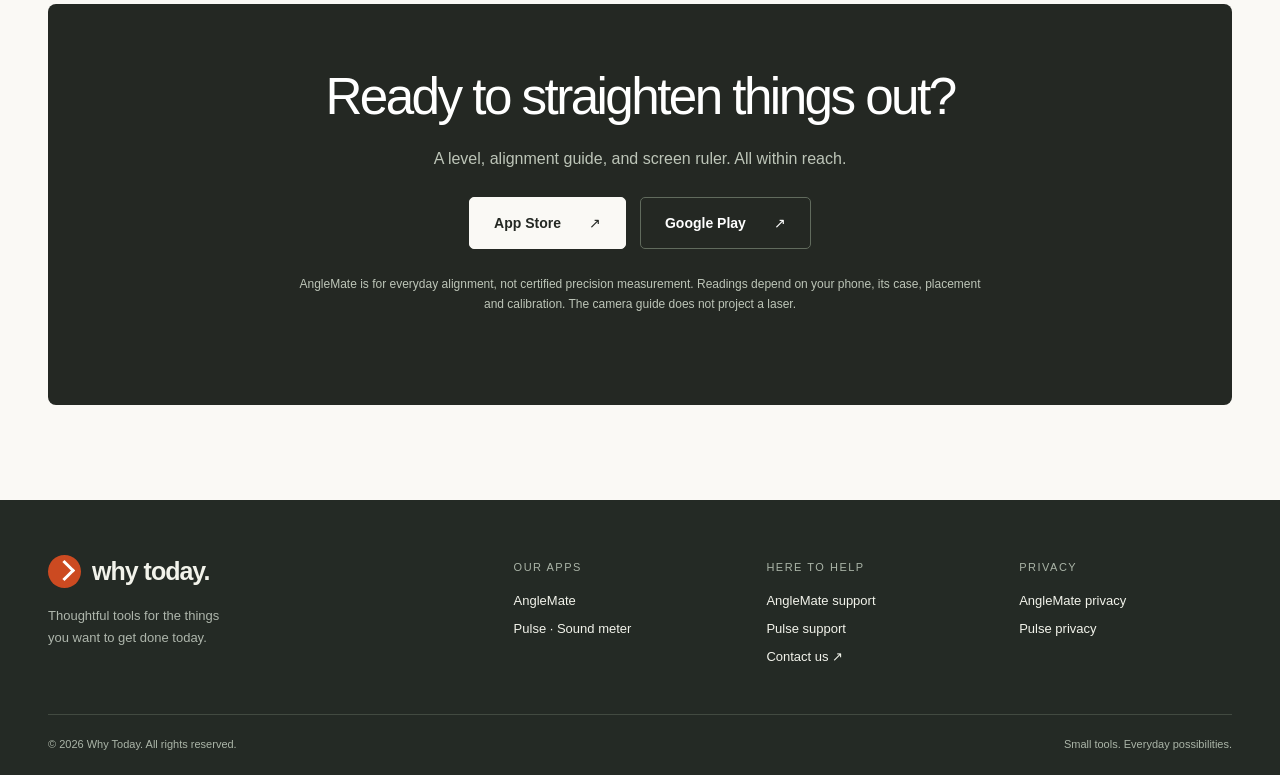
==== commit 5ff5682e: "Improve search and sharing metadata, compress images - Search-focused titles and descriptions for th" ====
--- a/anglemate/index.html
+++ b/anglemate/index.html
@@ -1,4 +1,4 @@
-<!doctype html><html lang="en"><head><meta charset="utf-8"><meta name="viewport" content="width=device-width, initial-scale=1"><title>AngleMate — Level. Align. Measure. | Why Today</title><meta name="description" content="The shelf. The picture frame. That one edge that never looks quite right. Meet your everyday bubble level, camera alignment guide, and screen ruler."><meta name="theme-color" content="#faf9f5"><link rel="canonical" href="https://whytoday.ca/anglemate/"><meta property="og:type" content="website"><meta property="og:title" content="AngleMate — Level. Align. Measure. | Why Today"><meta property="og:description" content="The shelf. The picture frame. That one edge that never looks quite right. Meet your everyday bubble level, camera alignment guide, and screen ruler."><meta property="og:url" content="https://whytoday.ca/anglemate/"><meta property="og:site_name" content="Why Today"><link rel="icon" type="image/svg+xml" href="/assets/favicon.svg"><link rel="stylesheet" href="/assets/site.css"><script src="/assets/site.js" defer></script><script type="application/ld+json">{"@context": "https://schema.org", "@type": "Organization", "name": "Why Today", "url": "https://whytoday.ca/", "email": "whytodaysupport@gmail.com"}</script></head><body><a class="skip" href="#main">Skip to content</a><header class="header"><div class="wrap nav"><a class="logo" href="/" aria-label="Why Today home"><span class="brand-mark" aria-hidden="true"></span><span>why today.</span></a><button class="menu-toggle" aria-expanded="false" aria-controls="navigation">Menu</button><nav class="nav-links" id="navigation" aria-label="Main navigation"><a href="/#products">Our apps</a><a href="/#about">Our story</a><a href="/#support">Support</a><a class="nav-contact" href="mailto:whytodaysupport@gmail.com">Get in touch <span aria-hidden="true">↗</span></a></nav></div></header><main id="main"><div class="wrap"><div class="crumb"><a href="/">Why Today</a><span>/</span><span>AngleMate</span></div><section class="hero product-hero"><div class="hero-copy"><div class="eyebrow"><span class="dot" aria-hidden="true"></span>AngleMate / Level. Align. Measure.</div><h1>A little help.<br>A whole lot<br><em>straighter.</em></h1><p class="lead">The shelf. The picture frame. That one edge that never looks quite right. Meet your everyday bubble level, camera alignment guide, and screen ruler.</p><div class="actions"><a class="button" href="https://apps.apple.com/app/anglemate/id6821353881">App Store <span aria-hidden="true">↗</span></a><a class="button secondary" href="https://play.google.com/store/apps/details?id=com.iambell.anglemate">Google Play <span aria-hidden="true">↗</span></a></div><div class="small-note">For iPhone & Android · Available now</div></div><div class="hero-stage single-stage" style="background-color:#e7ecdb"><div class="stage-orbit" aria-hidden="true"></div><div class="stage-label">WHY TODAY / ANGLEMATE</div><div class="phone phone-iphone "><div class="phone-screen"><img src="/assets/anglemate-level.png" alt="AngleMate measurement screen" loading="eager" decoding="async"></div><span class="phone-island" aria-hidden="true"></span><span class="phone-home" aria-hidden="true"></span></div><div class="float-label">Three tools. One handy app.<span>Level. Align. Measure.</span></div></div></section><nav class="subnav" aria-label="Product navigation"><a href="#features">Features</a><a href="#look">Take a look</a><a href="#support">Help & support</a></nav><section class="section" id="features"><div class="section-head"><div><div class="eyebrow"><span class="dot" aria-hidden="true"></span>Made for the everyday</div><h2>Your pocket-sized<br>getting-it-done kit.</h2></div></div><div class="feature-grid"><article class="feature"><span class="value-num">01</span><h3>Find your level.</h3><p>Check horizontal and vertical alignment with live bubble indicators and angle readings. Set a temporary zero and lock a reading while you work.</p></article><article class="feature"><span class="value-num">02</span><h3>See the straight line.</h3><p>Use a live rear-camera view with an alignment guide to line up visible edges, pictures and wall décor.</p></article><article class="feature"><span class="value-num">03</span><h3>Measure the little things.</h3><p>Use the on-screen ruler for small objects. Calibrate its scale against a real ruler so the marks match your device.</p></article></div></section><section id="look"><div class="section-head"><div><div class="eyebrow"><span class="dot" aria-hidden="true"></span>A closer look</div><h2>Simple to open.<br>Easy to put to work.</h2></div></div><div class="screens"><figure class="screen"><figcaption><h3>Bubble level</h3><p>A clear view of horizontal and vertical alignment.</p></figcaption><div class="phone phone-iphone "><div class="phone-screen"><img src="/assets/anglemate-level.png" alt="AngleMate: Bubble level" loading="lazy" decoding="async"></div><span class="phone-island" aria-hidden="true"></span><span class="phone-home" aria-hidden="true"></span></div></figure><figure class="screen"><figcaption><h3>Camera alignment</h3><p>A guide over your camera view to help line things up.</p></figcaption><div class="phone phone-iphone "><div class="phone-screen"><img src="/assets/anglemate-camera.png" alt="AngleMate: Camera alignment" loading="lazy" decoding="async"></div><span class="phone-island" aria-hidden="true"></span><span class="phone-home" aria-hidden="true"></span></div></figure><figure class="screen"><figcaption><h3>Screen ruler</h3><p>A calibrated scale, right on your screen.</p></figcaption><div class="phone phone-iphone "><div class="phone-screen"><img src="/assets/anglemate-ruler.png" alt="AngleMate: Screen ruler" loading="lazy" decoding="async"></div><span class="phone-island" aria-hidden="true"></span><span class="phone-home" aria-hidden="true"></span></div></figure></div><p class="screen-note">Product screens from the AngleMate project. Interface and available features may vary by platform and version.</p></section><section class="section"><div class="usecases "><div><div class="eyebrow"><span class="dot" aria-hidden="true"></span>Where it comes in handy</div><h2>Real life has<br>plenty of uses.</h2><p>A few small jobs, a little less guesswork.</p></div><ul><li>Hang a picture or line up a gallery wall</li><li>Check a shelf, desk or tabletop</li><li>Align visible edges with the camera guide</li><li>Measure a small object against your screen</li></ul></div></section><section class="support" id="support"><div class="support-intro"><div class="eyebrow"><span class="dot" aria-hidden="true"></span>Help & support</div><h2>A little guidance<br>goes a long way.</h2><p>Have a question about AngleMate? Start here, or email us with your phone model, app version and what happened.</p><a class="text-link" href="mailto:whytodaysupport@gmail.com?subject=AngleMate%20support">whytodaysupport@gmail.com</a></div><div class="faq"><details><summary>Measurements</summary><div>
+<!doctype html><html lang="en"><head><meta charset="utf-8"><meta name="viewport" content="width=device-width, initial-scale=1"><title>AngleMate: Bubble Level & Laser Level App for iPhone, Android</title><meta name="description" content="AngleMate turns your phone into a bubble level, a camera laser-level guide for lining up pictures and shelves, and a calibrated screen ruler. Works offline, no account needed."><meta name="theme-color" content="#faf9f5"><link rel="canonical" href="https://whytoday.ca/anglemate/"><meta property="og:image" content="https://whytoday.ca/assets/share-anglemate.jpg"><meta property="og:image:width" content="1200"><meta property="og:image:height" content="630"><meta name="twitter:card" content="summary_large_image"><meta property="og:type" content="website"><meta property="og:title" content="AngleMate: Bubble Level & Laser Level App for iPhone, Android"><meta property="og:description" content="AngleMate turns your phone into a bubble level, a camera laser-level guide for lining up pictures and shelves, and a calibrated screen ruler. Works offline, no account needed."><meta property="og:url" content="https://whytoday.ca/anglemate/"><meta property="og:site_name" content="Why Today"><meta name="apple-itunes-app" content="app-id=6821353881"><link rel="icon" type="image/svg+xml" href="/assets/favicon.svg"><link rel="stylesheet" href="/assets/site.css"><script src="/assets/site.js" defer></script><script type="application/ld+json">{"@context": "https://schema.org", "@graph": [{"@type": "Organization", "@id": "https://whytoday.ca/#organization", "name": "Why Today", "url": "https://whytoday.ca/", "email": "whytodaysupport@gmail.com"}, {"@type": "WebSite", "@id": "https://whytoday.ca/#website", "name": "Why Today", "url": "https://whytoday.ca/", "publisher": {"@id": "https://whytoday.ca/#organization"}}, {"@type": "MobileApplication", "@id": "https://whytoday.ca/anglemate/#app", "name": "AngleMate", "url": "https://whytoday.ca/anglemate/", "description": "AngleMate turns your phone into a bubble level, a camera laser-level guide for lining up pictures and shelves, and a calibrated screen ruler. Works offline, no account needed.", "operatingSystem": "iOS, Android", "applicationCategory": "UtilitiesApplication", "image": "https://whytoday.ca/assets/anglemate-icon.webp", "screenshot": ["https://whytoday.ca/assets/anglemate-level.webp", "https://whytoday.ca/assets/anglemate-camera.webp", "https://whytoday.ca/assets/anglemate-ruler.webp"], "publisher": {"@id": "https://whytoday.ca/#organization"}, "sameAs": ["https://apps.apple.com/app/anglemate/id6821353881", "https://play.google.com/store/apps/details?id=com.iambell.anglemate"]}]}</script></head><body><a class="skip" href="#main">Skip to content</a><header class="header"><div class="wrap nav"><a class="logo" href="/" aria-label="Why Today home"><span class="brand-mark" aria-hidden="true"></span><span>why today.</span></a><button class="menu-toggle" aria-expanded="false" aria-controls="navigation">Menu</button><nav class="nav-links" id="navigation" aria-label="Main navigation"><a href="/#products">Our apps</a><a href="/#about">Our story</a><a href="/#support">Support</a><a class="nav-contact" href="mailto:whytodaysupport@gmail.com">Get in touch <span aria-hidden="true">↗</span></a></nav></div></header><main id="main"><div class="wrap"><div class="crumb"><a href="/">Why Today</a><span>/</span><span>AngleMate</span></div><section class="hero product-hero"><div class="hero-copy"><div class="eyebrow"><span class="dot" aria-hidden="true"></span>AngleMate / Level. Align. Measure.</div><h1>A little help.<br>A whole lot<br><em>straighter.</em></h1><p class="lead">The shelf. The picture frame. That one edge that never looks quite right. Meet your everyday bubble level, camera alignment guide, and screen ruler.</p><div class="actions"><a class="button" href="https://apps.apple.com/app/anglemate/id6821353881">App Store <span aria-hidden="true">↗</span></a><a class="button secondary" href="https://play.google.com/store/apps/details?id=com.iambell.anglemate&referrer=utm_source%3Dwhytoday.ca%26utm_medium%3Dwebsite%26utm_campaign%3Danglemate_page_top">Google Play <span aria-hidden="true">↗</span></a></div><div class="small-note">For iPhone & Android · Available now</div></div><div class="hero-stage single-stage" style="background-color:#e7ecdb"><div class="stage-orbit" aria-hidden="true"></div><div class="stage-label">WHY TODAY / ANGLEMATE</div><div class="phone phone-iphone "><div class="phone-screen"><img src="/assets/anglemate-level.webp" alt="AngleMate measurement screen" loading="eager" decoding="async"></div><span class="phone-island" aria-hidden="true"></span><span class="phone-home" aria-hidden="true"></span></div><div class="float-label">Three tools. One handy app.<span>Level. Align. Measure.</span></div></div></section><nav class="subnav" aria-label="Product navigation"><a href="#features">Features</a><a href="#look">Take a look</a><a href="#support">Help & support</a></nav><section class="section" id="features"><div class="section-head"><div><div class="eyebrow"><span class="dot" aria-hidden="true"></span>Made for the everyday</div><h2>Your pocket-sized<br>getting-it-done kit.</h2></div></div><div class="feature-grid"><article class="feature"><span class="value-num">01</span><h3>Find your level.</h3><p>Check horizontal and vertical alignment with live bubble indicators and angle readings. Set a temporary zero and lock a reading while you work.</p></article><article class="feature"><span class="value-num">02</span><h3>See the straight line.</h3><p>Use a live rear-camera view with an alignment guide to line up visible edges, pictures and wall décor.</p></article><article class="feature"><span class="value-num">03</span><h3>Measure the little things.</h3><p>Use the on-screen ruler for small objects. Calibrate its scale against a real ruler so the marks match your device.</p></article></div></section><section id="look"><div class="section-head"><div><div class="eyebrow"><span class="dot" aria-hidden="true"></span>A closer look</div><h2>Simple to open.<br>Easy to put to work.</h2></div></div><div class="screens"><figure class="screen"><figcaption><h3>Bubble level</h3><p>A clear view of horizontal and vertical alignment.</p></figcaption><div class="phone phone-iphone "><div class="phone-screen"><img src="/assets/anglemate-level.webp" alt="AngleMate: Bubble level" loading="lazy" decoding="async"></div><span class="phone-island" aria-hidden="true"></span><span class="phone-home" aria-hidden="true"></span></div></figure><figure class="screen"><figcaption><h3>Camera alignment</h3><p>A guide over your camera view to help line things up.</p></figcaption><div class="phone phone-iphone "><div class="phone-screen"><img src="/assets/anglemate-camera.webp" alt="AngleMate: Camera alignment" loading="lazy" decoding="async"></div><span class="phone-island" aria-hidden="true"></span><span class="phone-home" aria-hidden="true"></span></div></figure><figure class="screen"><figcaption><h3>Screen ruler</h3><p>A calibrated scale, right on your screen.</p></figcaption><div class="phone phone-iphone "><div class="phone-screen"><img src="/assets/anglemate-ruler.webp" alt="AngleMate: Screen ruler" loading="lazy" decoding="async"></div><span class="phone-island" aria-hidden="true"></span><span class="phone-home" aria-hidden="true"></span></div></figure></div><p class="screen-note">Product screens from the AngleMate project. Interface and available features may vary by platform and version.</p></section><section class="section"><div class="usecases "><div><div class="eyebrow"><span class="dot" aria-hidden="true"></span>Where it comes in handy</div><h2>Real life has<br>plenty of uses.</h2><p>A few small jobs, a little less guesswork.</p></div><ul><li>Hang a picture or line up a gallery wall</li><li>Check a shelf, desk or tabletop</li><li>Align visible edges with the camera guide</li><li>Measure a small object against your screen</li></ul></div></section><section class="support" id="support"><div class="support-intro"><div class="eyebrow"><span class="dot" aria-hidden="true"></span>Help & support</div><h2>A little guidance<br>goes a long way.</h2><p>Have a question about AngleMate? Start here, or email us with your phone model, app version and what happened.</p><a class="text-link" href="mailto:whytodaysupport@gmail.com?subject=AngleMate%20support">whytodaysupport@gmail.com</a></div><div class="faq"><details><summary>Measurements</summary><div>
 <h3>The level does not read zero on a flat surface</h3>
 <p>Put the phone on the surface, wait a moment for it to settle, then tap
 <strong>Reset</strong> to use that position as zero. The reset lasts until you
@@ -31,6 +31,6 @@
 <p>The current version of AngleMate shows no ads. Before ads or purchases are
 introduced, we will update this page and the privacy policy. Optional usage and error sharing are off unless you turn
 them on in <strong>App Settings → Optional sharing</strong>. Read the full
-<a href="https://privacy-anglemate.whytoday.ca/">privacy policy</a>, or email us
+<a href="/anglemate/privacy/">privacy policy</a>, or email us
 about a privacy or data-deletion request.</p>
-</div></details></div></section><section class="section"><div class="download-panel"><h2>Ready to straighten things out?</h2><p>A level, alignment guide, and screen ruler. All within reach.</p><div class="actions"><a class="button" href="https://apps.apple.com/app/anglemate/id6821353881">App Store <span aria-hidden="true">↗</span></a><a class="button secondary" href="https://play.google.com/store/apps/details?id=com.iambell.anglemate">Google Play <span aria-hidden="true">↗</span></a></div><p class="notice">AngleMate is for everyday alignment, not certified precision measurement. Readings depend on your phone, its case, placement and calibration. The camera guide does not project a laser.</p></div></section></div></main><footer class="footer"><div class="wrap"><div class="footer-top"><div class="footer-brand"><a class="logo" href="/" aria-label="Why Today home"><span class="brand-mark" aria-hidden="true"></span><span>why today.</span></a><p>Thoughtful tools for the things<br>you want to get done today.</p></div><div><h3>Our apps</h3><div class="footer-links"><a href="/anglemate/">AngleMate</a><a href="/pulse/">Pulse · Sound meter</a></div></div><div><h3>Here to help</h3><div class="footer-links"><a href="/anglemate/#support">AngleMate support</a><a href="/pulse/#support">Pulse support</a><a href="mailto:whytodaysupport@gmail.com">Contact us ↗</a></div></div><div><h3>Privacy</h3><div class="footer-links"><a href="https://privacy-anglemate.whytoday.ca/">AngleMate privacy</a><a href="/pulse/privacy/">Pulse privacy</a></div></div></div><div class="footer-bottom"><span>© 2026 Why Today. All rights reserved.</span><span>Small tools. Everyday possibilities.</span></div></div></footer></body></html>+</div></details></div></section><section class="section"><div class="download-panel"><h2>Ready to straighten things out?</h2><p>A level, alignment guide, and screen ruler. All within reach.</p><div class="actions"><a class="button" href="https://apps.apple.com/app/anglemate/id6821353881">App Store <span aria-hidden="true">↗</span></a><a class="button secondary" href="https://play.google.com/store/apps/details?id=com.iambell.anglemate&referrer=utm_source%3Dwhytoday.ca%26utm_medium%3Dwebsite%26utm_campaign%3Danglemate_page_bottom">Google Play <span aria-hidden="true">↗</span></a></div><p class="notice">AngleMate is for everyday alignment, not certified precision measurement. Readings depend on your phone, its case, placement and calibration. The camera guide does not project a laser.</p></div></section></div></main><footer class="footer"><div class="wrap"><div class="footer-top"><div class="footer-brand"><a class="logo" href="/" aria-label="Why Today home"><span class="brand-mark" aria-hidden="true"></span><span>why today.</span></a><p>Thoughtful tools for the things<br>you want to get done today.</p></div><div><h3>Our apps</h3><div class="footer-links"><a href="/anglemate/">AngleMate</a><a href="/pulse/">Pulse · Sound meter</a></div></div><div><h3>Here to help</h3><div class="footer-links"><a href="/anglemate/#support">AngleMate support</a><a href="/pulse/#support">Pulse support</a><a href="mailto:whytodaysupport@gmail.com">Contact us ↗</a></div></div><div><h3>Privacy</h3><div class="footer-links"><a href="/anglemate/privacy/">AngleMate privacy</a><a href="/pulse/privacy/">Pulse privacy</a></div></div></div><div class="footer-bottom"><span>© 2026 Why Today. All rights reserved.</span><span>Small tools. Everyday possibilities.</span></div></div></footer></body></html>
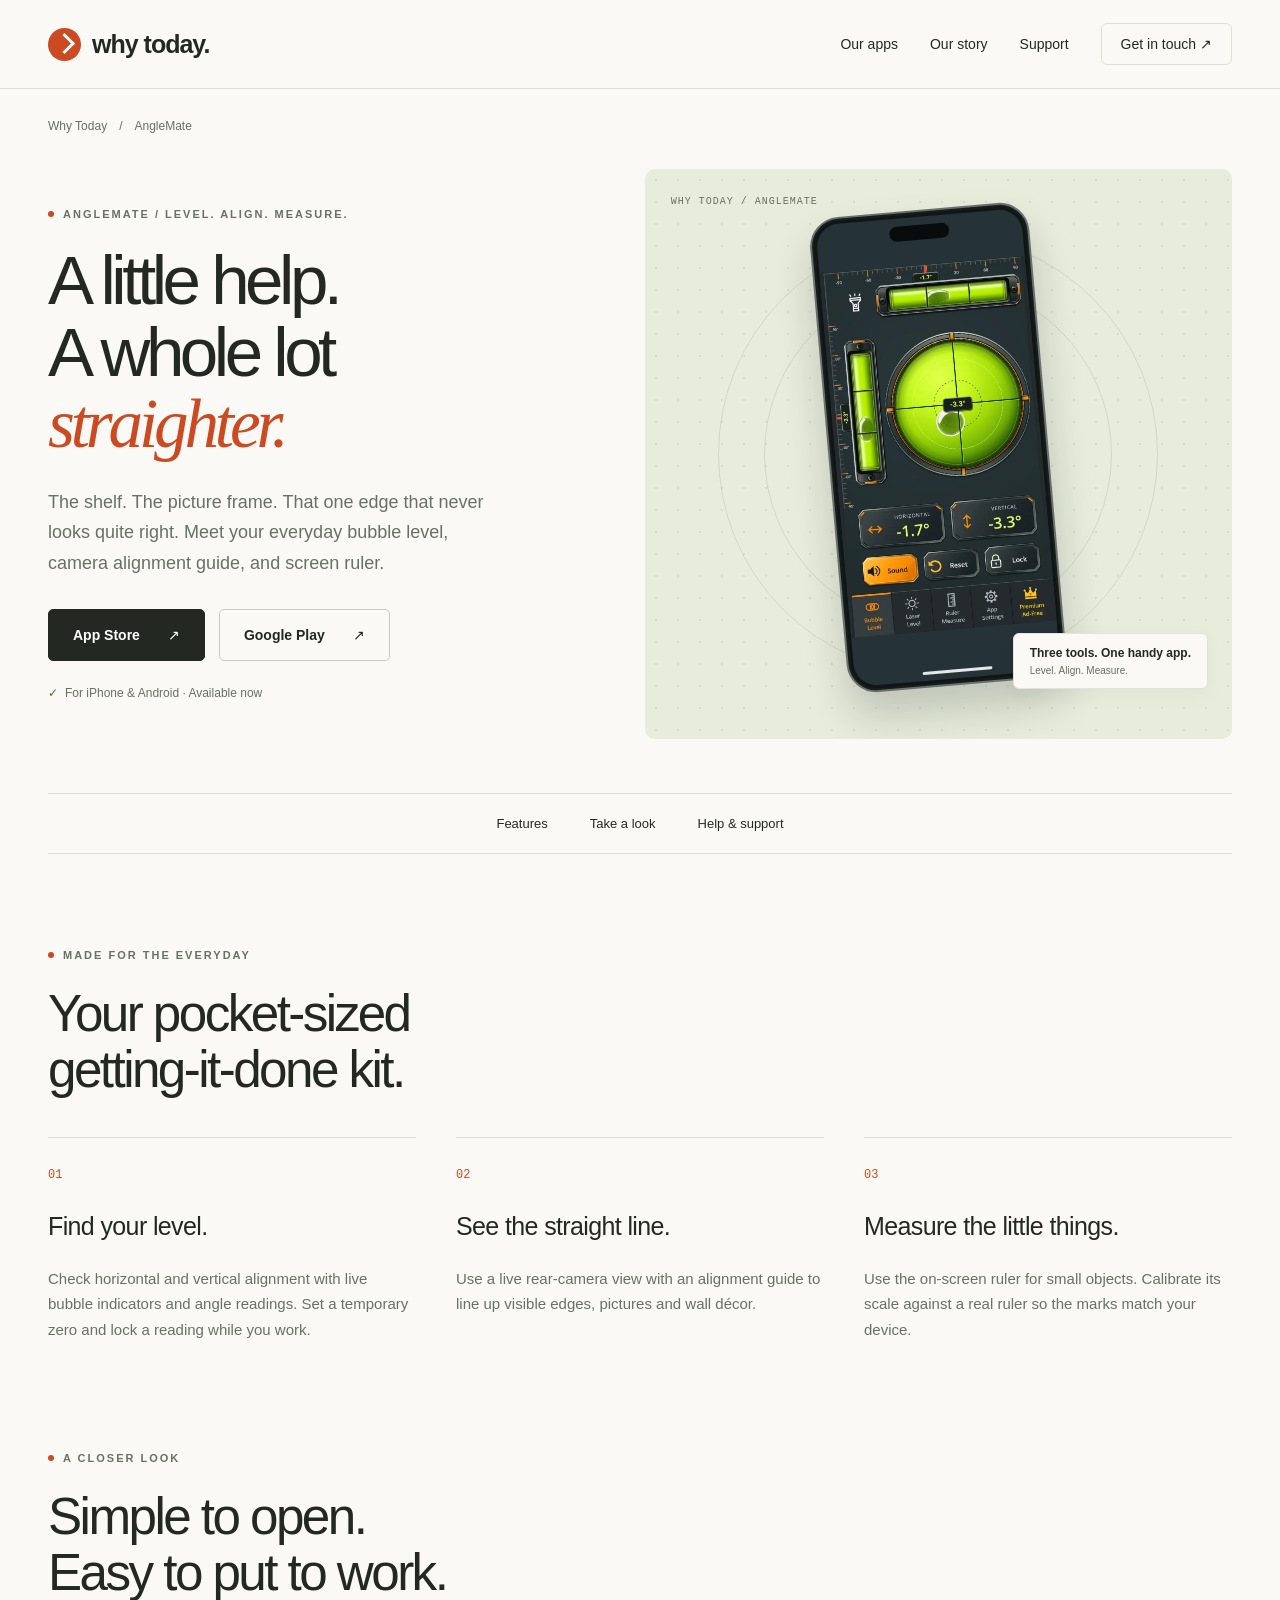
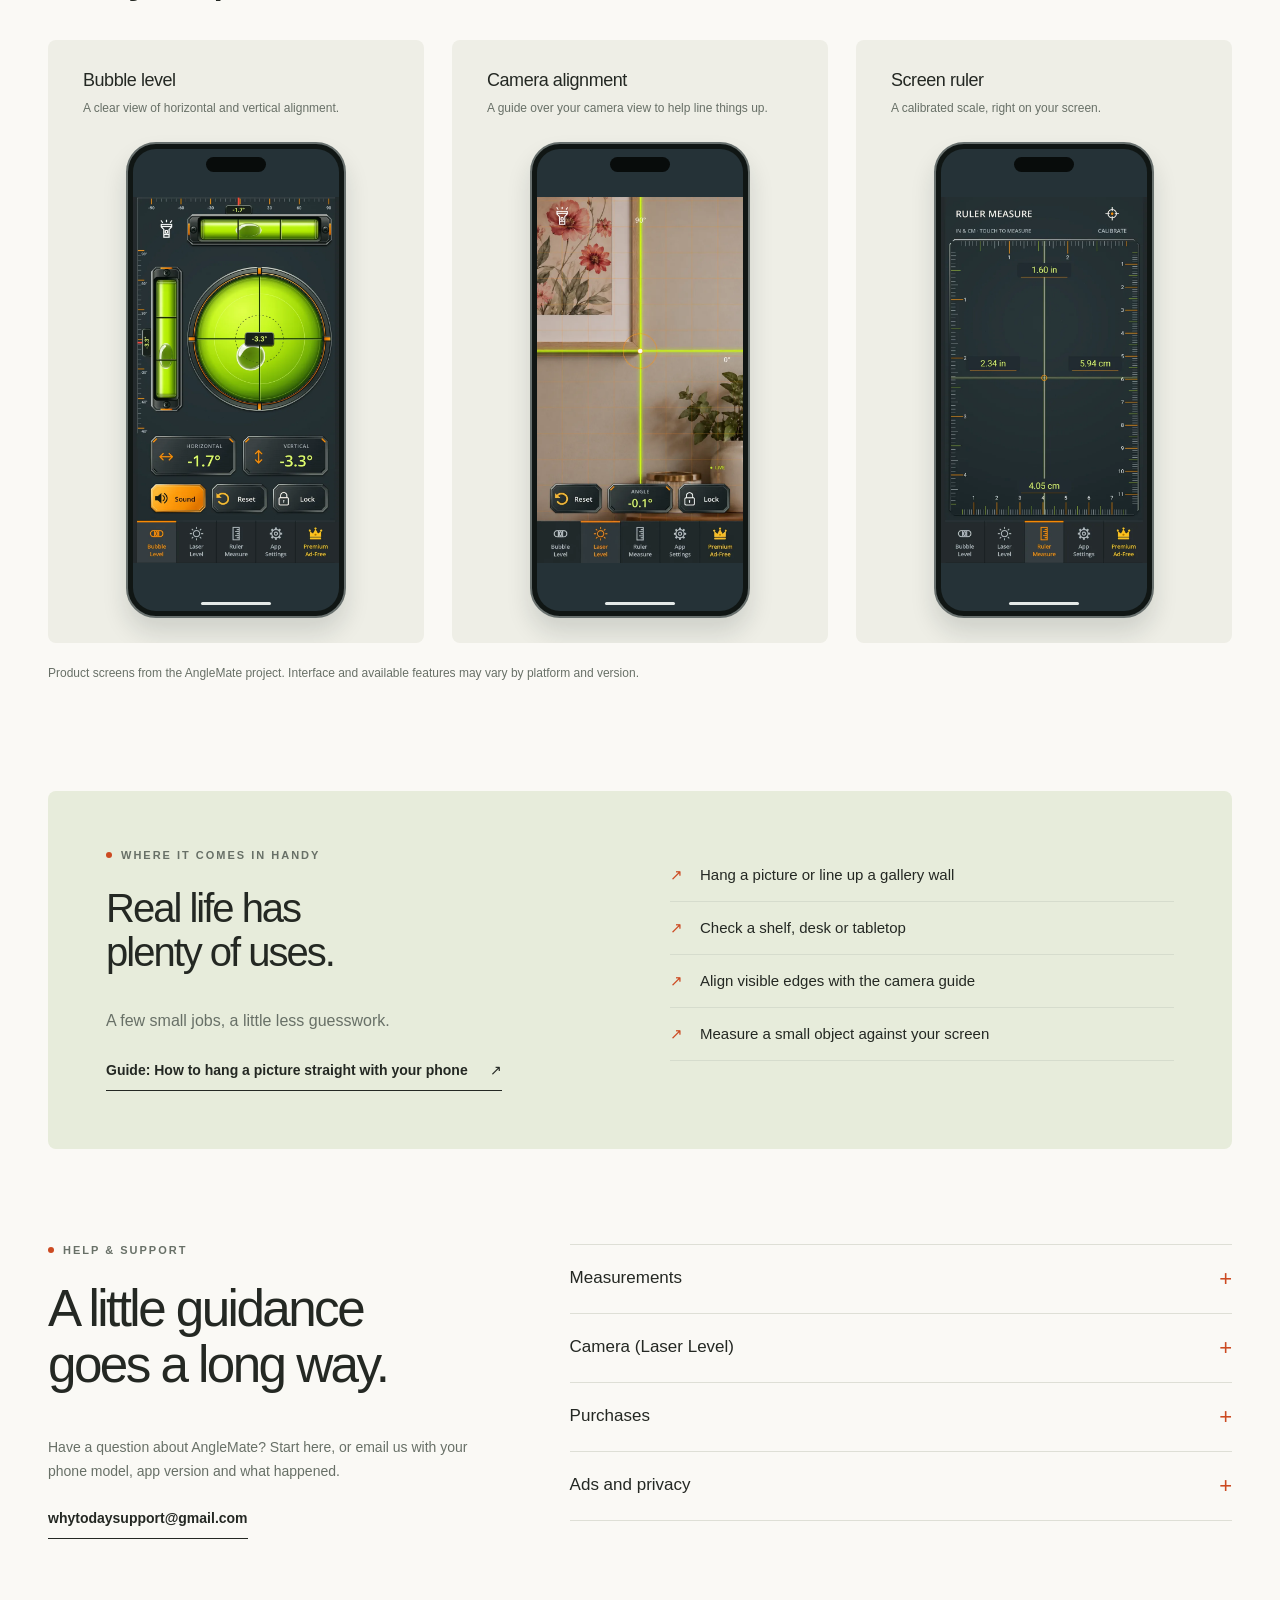
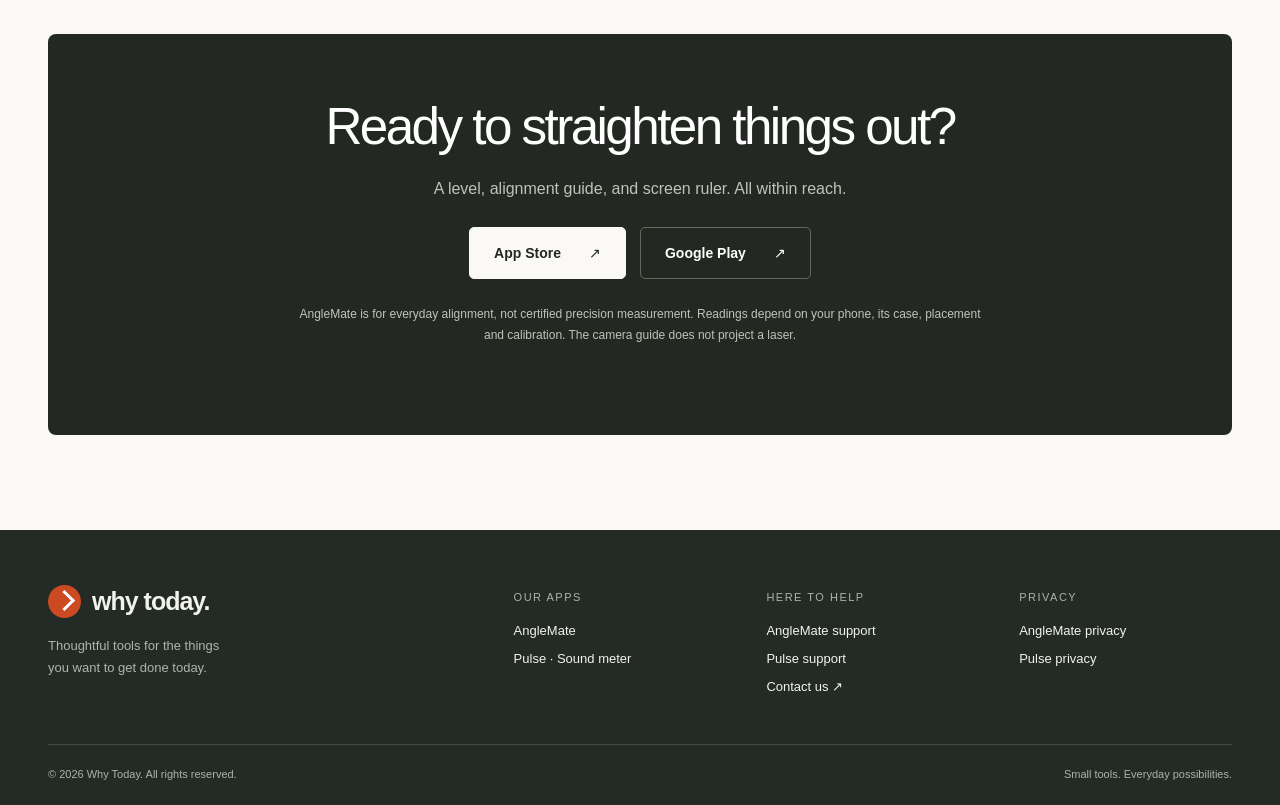
==== commit 004c7bed: "Add guide: How to hang a picture straight with your phone Linked from the AngleMate page and listed " ====
--- a/anglemate/index.html
+++ b/anglemate/index.html
@@ -1,4 +1,4 @@
-<!doctype html><html lang="en"><head><meta charset="utf-8"><meta name="viewport" content="width=device-width, initial-scale=1"><title>AngleMate: Bubble Level & Laser Level App for iPhone, Android</title><meta name="description" content="AngleMate turns your phone into a bubble level, a camera laser-level guide for lining up pictures and shelves, and a calibrated screen ruler. Works offline, no account needed."><meta name="theme-color" content="#faf9f5"><link rel="canonical" href="https://whytoday.ca/anglemate/"><meta property="og:image" content="https://whytoday.ca/assets/share-anglemate.jpg"><meta property="og:image:width" content="1200"><meta property="og:image:height" content="630"><meta name="twitter:card" content="summary_large_image"><meta property="og:type" content="website"><meta property="og:title" content="AngleMate: Bubble Level & Laser Level App for iPhone, Android"><meta property="og:description" content="AngleMate turns your phone into a bubble level, a camera laser-level guide for lining up pictures and shelves, and a calibrated screen ruler. Works offline, no account needed."><meta property="og:url" content="https://whytoday.ca/anglemate/"><meta property="og:site_name" content="Why Today"><meta name="apple-itunes-app" content="app-id=6821353881"><link rel="icon" type="image/svg+xml" href="/assets/favicon.svg"><link rel="stylesheet" href="/assets/site.css"><script src="/assets/site.js" defer></script><script type="application/ld+json">{"@context": "https://schema.org", "@graph": [{"@type": "Organization", "@id": "https://whytoday.ca/#organization", "name": "Why Today", "url": "https://whytoday.ca/", "email": "whytodaysupport@gmail.com"}, {"@type": "WebSite", "@id": "https://whytoday.ca/#website", "name": "Why Today", "url": "https://whytoday.ca/", "publisher": {"@id": "https://whytoday.ca/#organization"}}, {"@type": "MobileApplication", "@id": "https://whytoday.ca/anglemate/#app", "name": "AngleMate", "url": "https://whytoday.ca/anglemate/", "description": "AngleMate turns your phone into a bubble level, a camera laser-level guide for lining up pictures and shelves, and a calibrated screen ruler. Works offline, no account needed.", "operatingSystem": "iOS, Android", "applicationCategory": "UtilitiesApplication", "image": "https://whytoday.ca/assets/anglemate-icon.webp", "screenshot": ["https://whytoday.ca/assets/anglemate-level.webp", "https://whytoday.ca/assets/anglemate-camera.webp", "https://whytoday.ca/assets/anglemate-ruler.webp"], "publisher": {"@id": "https://whytoday.ca/#organization"}, "sameAs": ["https://apps.apple.com/app/anglemate/id6821353881", "https://play.google.com/store/apps/details?id=com.iambell.anglemate"]}]}</script></head><body><a class="skip" href="#main">Skip to content</a><header class="header"><div class="wrap nav"><a class="logo" href="/" aria-label="Why Today home"><span class="brand-mark" aria-hidden="true"></span><span>why today.</span></a><button class="menu-toggle" aria-expanded="false" aria-controls="navigation">Menu</button><nav class="nav-links" id="navigation" aria-label="Main navigation"><a href="/#products">Our apps</a><a href="/#about">Our story</a><a href="/#support">Support</a><a class="nav-contact" href="mailto:whytodaysupport@gmail.com">Get in touch <span aria-hidden="true">↗</span></a></nav></div></header><main id="main"><div class="wrap"><div class="crumb"><a href="/">Why Today</a><span>/</span><span>AngleMate</span></div><section class="hero product-hero"><div class="hero-copy"><div class="eyebrow"><span class="dot" aria-hidden="true"></span>AngleMate / Level. Align. Measure.</div><h1>A little help.<br>A whole lot<br><em>straighter.</em></h1><p class="lead">The shelf. The picture frame. That one edge that never looks quite right. Meet your everyday bubble level, camera alignment guide, and screen ruler.</p><div class="actions"><a class="button" href="https://apps.apple.com/app/anglemate/id6821353881">App Store <span aria-hidden="true">↗</span></a><a class="button secondary" href="https://play.google.com/store/apps/details?id=com.iambell.anglemate&referrer=utm_source%3Dwhytoday.ca%26utm_medium%3Dwebsite%26utm_campaign%3Danglemate_page_top">Google Play <span aria-hidden="true">↗</span></a></div><div class="small-note">For iPhone & Android · Available now</div></div><div class="hero-stage single-stage" style="background-color:#e7ecdb"><div class="stage-orbit" aria-hidden="true"></div><div class="stage-label">WHY TODAY / ANGLEMATE</div><div class="phone phone-iphone "><div class="phone-screen"><img src="/assets/anglemate-level.webp" alt="AngleMate measurement screen" loading="eager" decoding="async"></div><span class="phone-island" aria-hidden="true"></span><span class="phone-home" aria-hidden="true"></span></div><div class="float-label">Three tools. One handy app.<span>Level. Align. Measure.</span></div></div></section><nav class="subnav" aria-label="Product navigation"><a href="#features">Features</a><a href="#look">Take a look</a><a href="#support">Help & support</a></nav><section class="section" id="features"><div class="section-head"><div><div class="eyebrow"><span class="dot" aria-hidden="true"></span>Made for the everyday</div><h2>Your pocket-sized<br>getting-it-done kit.</h2></div></div><div class="feature-grid"><article class="feature"><span class="value-num">01</span><h3>Find your level.</h3><p>Check horizontal and vertical alignment with live bubble indicators and angle readings. Set a temporary zero and lock a reading while you work.</p></article><article class="feature"><span class="value-num">02</span><h3>See the straight line.</h3><p>Use a live rear-camera view with an alignment guide to line up visible edges, pictures and wall décor.</p></article><article class="feature"><span class="value-num">03</span><h3>Measure the little things.</h3><p>Use the on-screen ruler for small objects. Calibrate its scale against a real ruler so the marks match your device.</p></article></div></section><section id="look"><div class="section-head"><div><div class="eyebrow"><span class="dot" aria-hidden="true"></span>A closer look</div><h2>Simple to open.<br>Easy to put to work.</h2></div></div><div class="screens"><figure class="screen"><figcaption><h3>Bubble level</h3><p>A clear view of horizontal and vertical alignment.</p></figcaption><div class="phone phone-iphone "><div class="phone-screen"><img src="/assets/anglemate-level.webp" alt="AngleMate: Bubble level" loading="lazy" decoding="async"></div><span class="phone-island" aria-hidden="true"></span><span class="phone-home" aria-hidden="true"></span></div></figure><figure class="screen"><figcaption><h3>Camera alignment</h3><p>A guide over your camera view to help line things up.</p></figcaption><div class="phone phone-iphone "><div class="phone-screen"><img src="/assets/anglemate-camera.webp" alt="AngleMate: Camera alignment" loading="lazy" decoding="async"></div><span class="phone-island" aria-hidden="true"></span><span class="phone-home" aria-hidden="true"></span></div></figure><figure class="screen"><figcaption><h3>Screen ruler</h3><p>A calibrated scale, right on your screen.</p></figcaption><div class="phone phone-iphone "><div class="phone-screen"><img src="/assets/anglemate-ruler.webp" alt="AngleMate: Screen ruler" loading="lazy" decoding="async"></div><span class="phone-island" aria-hidden="true"></span><span class="phone-home" aria-hidden="true"></span></div></figure></div><p class="screen-note">Product screens from the AngleMate project. Interface and available features may vary by platform and version.</p></section><section class="section"><div class="usecases "><div><div class="eyebrow"><span class="dot" aria-hidden="true"></span>Where it comes in handy</div><h2>Real life has<br>plenty of uses.</h2><p>A few small jobs, a little less guesswork.</p></div><ul><li>Hang a picture or line up a gallery wall</li><li>Check a shelf, desk or tabletop</li><li>Align visible edges with the camera guide</li><li>Measure a small object against your screen</li></ul></div></section><section class="support" id="support"><div class="support-intro"><div class="eyebrow"><span class="dot" aria-hidden="true"></span>Help & support</div><h2>A little guidance<br>goes a long way.</h2><p>Have a question about AngleMate? Start here, or email us with your phone model, app version and what happened.</p><a class="text-link" href="mailto:whytodaysupport@gmail.com?subject=AngleMate%20support">whytodaysupport@gmail.com</a></div><div class="faq"><details><summary>Measurements</summary><div>
+<!doctype html><html lang="en"><head><meta charset="utf-8"><meta name="viewport" content="width=device-width, initial-scale=1"><title>AngleMate: Bubble Level & Laser Level App for iPhone, Android</title><meta name="description" content="AngleMate turns your phone into a bubble level, a camera laser-level guide for lining up pictures and shelves, and a calibrated screen ruler. Works offline, no account needed."><meta name="theme-color" content="#faf9f5"><link rel="canonical" href="https://whytoday.ca/anglemate/"><meta property="og:image" content="https://whytoday.ca/assets/share-anglemate.jpg"><meta property="og:image:width" content="1200"><meta property="og:image:height" content="630"><meta name="twitter:card" content="summary_large_image"><meta property="og:type" content="website"><meta property="og:title" content="AngleMate: Bubble Level & Laser Level App for iPhone, Android"><meta property="og:description" content="AngleMate turns your phone into a bubble level, a camera laser-level guide for lining up pictures and shelves, and a calibrated screen ruler. Works offline, no account needed."><meta property="og:url" content="https://whytoday.ca/anglemate/"><meta property="og:site_name" content="Why Today"><meta name="apple-itunes-app" content="app-id=6821353881"><link rel="icon" type="image/svg+xml" href="/assets/favicon.svg"><link rel="stylesheet" href="/assets/site.css"><script src="/assets/site.js" defer></script><script type="application/ld+json">{"@context": "https://schema.org", "@graph": [{"@type": "Organization", "@id": "https://whytoday.ca/#organization", "name": "Why Today", "url": "https://whytoday.ca/", "email": "whytodaysupport@gmail.com"}, {"@type": "WebSite", "@id": "https://whytoday.ca/#website", "name": "Why Today", "url": "https://whytoday.ca/", "publisher": {"@id": "https://whytoday.ca/#organization"}}, {"@type": "MobileApplication", "@id": "https://whytoday.ca/anglemate/#app", "name": "AngleMate", "url": "https://whytoday.ca/anglemate/", "description": "AngleMate turns your phone into a bubble level, a camera laser-level guide for lining up pictures and shelves, and a calibrated screen ruler. Works offline, no account needed.", "operatingSystem": "iOS, Android", "applicationCategory": "UtilitiesApplication", "image": "https://whytoday.ca/assets/anglemate-icon.webp", "screenshot": ["https://whytoday.ca/assets/anglemate-level.webp", "https://whytoday.ca/assets/anglemate-camera.webp", "https://whytoday.ca/assets/anglemate-ruler.webp"], "publisher": {"@id": "https://whytoday.ca/#organization"}, "sameAs": ["https://apps.apple.com/app/anglemate/id6821353881", "https://play.google.com/store/apps/details?id=com.iambell.anglemate"]}]}</script></head><body><a class="skip" href="#main">Skip to content</a><header class="header"><div class="wrap nav"><a class="logo" href="/" aria-label="Why Today home"><span class="brand-mark" aria-hidden="true"></span><span>why today.</span></a><button class="menu-toggle" aria-expanded="false" aria-controls="navigation">Menu</button><nav class="nav-links" id="navigation" aria-label="Main navigation"><a href="/#products">Our apps</a><a href="/#about">Our story</a><a href="/#support">Support</a><a class="nav-contact" href="mailto:whytodaysupport@gmail.com">Get in touch <span aria-hidden="true">↗</span></a></nav></div></header><main id="main"><div class="wrap"><div class="crumb"><a href="/">Why Today</a><span>/</span><span>AngleMate</span></div><section class="hero product-hero"><div class="hero-copy"><div class="eyebrow"><span class="dot" aria-hidden="true"></span>AngleMate / Level. Align. Measure.</div><h1>A little help.<br>A whole lot<br><em>straighter.</em></h1><p class="lead">The shelf. The picture frame. That one edge that never looks quite right. Meet your everyday bubble level, camera alignment guide, and screen ruler.</p><div class="actions"><a class="button" href="https://apps.apple.com/app/anglemate/id6821353881?pt=129586953&ct=anglemate_page_top&mt=8">App Store <span aria-hidden="true">↗</span></a><a class="button secondary" href="https://play.google.com/store/apps/details?id=com.iambell.anglemate&referrer=utm_source%3Dwhytoday.ca%26utm_medium%3Dwebsite%26utm_campaign%3Danglemate_page_top">Google Play <span aria-hidden="true">↗</span></a></div><div class="small-note">For iPhone & Android · Available now</div></div><div class="hero-stage single-stage" style="background-color:#e7ecdb"><div class="stage-orbit" aria-hidden="true"></div><div class="stage-label">WHY TODAY / ANGLEMATE</div><div class="phone phone-iphone "><div class="phone-screen"><img src="/assets/anglemate-level.webp" alt="AngleMate measurement screen" loading="eager" decoding="async"></div><span class="phone-island" aria-hidden="true"></span><span class="phone-home" aria-hidden="true"></span></div><div class="float-label">Three tools. One handy app.<span>Level. Align. Measure.</span></div></div></section><nav class="subnav" aria-label="Product navigation"><a href="#features">Features</a><a href="#look">Take a look</a><a href="#support">Help & support</a></nav><section class="section" id="features"><div class="section-head"><div><div class="eyebrow"><span class="dot" aria-hidden="true"></span>Made for the everyday</div><h2>Your pocket-sized<br>getting-it-done kit.</h2></div></div><div class="feature-grid"><article class="feature"><span class="value-num">01</span><h3>Find your level.</h3><p>Check horizontal and vertical alignment with live bubble indicators and angle readings. Set a temporary zero and lock a reading while you work.</p></article><article class="feature"><span class="value-num">02</span><h3>See the straight line.</h3><p>Use a live rear-camera view with an alignment guide to line up visible edges, pictures and wall décor.</p></article><article class="feature"><span class="value-num">03</span><h3>Measure the little things.</h3><p>Use the on-screen ruler for small objects. Calibrate its scale against a real ruler so the marks match your device.</p></article></div></section><section id="look"><div class="section-head"><div><div class="eyebrow"><span class="dot" aria-hidden="true"></span>A closer look</div><h2>Simple to open.<br>Easy to put to work.</h2></div></div><div class="screens"><figure class="screen"><figcaption><h3>Bubble level</h3><p>A clear view of horizontal and vertical alignment.</p></figcaption><div class="phone phone-iphone "><div class="phone-screen"><img src="/assets/anglemate-level.webp" alt="AngleMate: Bubble level" loading="lazy" decoding="async"></div><span class="phone-island" aria-hidden="true"></span><span class="phone-home" aria-hidden="true"></span></div></figure><figure class="screen"><figcaption><h3>Camera alignment</h3><p>A guide over your camera view to help line things up.</p></figcaption><div class="phone phone-iphone "><div class="phone-screen"><img src="/assets/anglemate-camera.webp" alt="AngleMate: Camera alignment" loading="lazy" decoding="async"></div><span class="phone-island" aria-hidden="true"></span><span class="phone-home" aria-hidden="true"></span></div></figure><figure class="screen"><figcaption><h3>Screen ruler</h3><p>A calibrated scale, right on your screen.</p></figcaption><div class="phone phone-iphone "><div class="phone-screen"><img src="/assets/anglemate-ruler.webp" alt="AngleMate: Screen ruler" loading="lazy" decoding="async"></div><span class="phone-island" aria-hidden="true"></span><span class="phone-home" aria-hidden="true"></span></div></figure></div><p class="screen-note">Product screens from the AngleMate project. Interface and available features may vary by platform and version.</p></section><section class="section"><div class="usecases "><div><div class="eyebrow"><span class="dot" aria-hidden="true"></span>Where it comes in handy</div><h2>Real life has<br>plenty of uses.</h2><p>A few small jobs, a little less guesswork.</p><div class="guide-links"><a class="text-link" href="/guides/hang-a-picture-straight/">Guide: How to hang a picture straight with your phone <span aria-hidden="true">↗</span></a></div></div><ul><li>Hang a picture or line up a gallery wall</li><li>Check a shelf, desk or tabletop</li><li>Align visible edges with the camera guide</li><li>Measure a small object against your screen</li></ul></div></section><section class="support" id="support"><div class="support-intro"><div class="eyebrow"><span class="dot" aria-hidden="true"></span>Help & support</div><h2>A little guidance<br>goes a long way.</h2><p>Have a question about AngleMate? Start here, or email us with your phone model, app version and what happened.</p><a class="text-link" href="mailto:whytodaysupport@gmail.com?subject=AngleMate%20support">whytodaysupport@gmail.com</a></div><div class="faq"><details><summary>Measurements</summary><div>
 <h3>The level does not read zero on a flat surface</h3>
 <p>Put the phone on the surface, wait a moment for it to settle, then tap
 <strong>Reset</strong> to use that position as zero. The reset lasts until you
@@ -33,4 +33,4 @@
 them on in <strong>App Settings → Optional sharing</strong>. Read the full
 <a href="/anglemate/privacy/">privacy policy</a>, or email us
 about a privacy or data-deletion request.</p>
-</div></details></div></section><section class="section"><div class="download-panel"><h2>Ready to straighten things out?</h2><p>A level, alignment guide, and screen ruler. All within reach.</p><div class="actions"><a class="button" href="https://apps.apple.com/app/anglemate/id6821353881">App Store <span aria-hidden="true">↗</span></a><a class="button secondary" href="https://play.google.com/store/apps/details?id=com.iambell.anglemate&referrer=utm_source%3Dwhytoday.ca%26utm_medium%3Dwebsite%26utm_campaign%3Danglemate_page_bottom">Google Play <span aria-hidden="true">↗</span></a></div><p class="notice">AngleMate is for everyday alignment, not certified precision measurement. Readings depend on your phone, its case, placement and calibration. The camera guide does not project a laser.</p></div></section></div></main><footer class="footer"><div class="wrap"><div class="footer-top"><div class="footer-brand"><a class="logo" href="/" aria-label="Why Today home"><span class="brand-mark" aria-hidden="true"></span><span>why today.</span></a><p>Thoughtful tools for the things<br>you want to get done today.</p></div><div><h3>Our apps</h3><div class="footer-links"><a href="/anglemate/">AngleMate</a><a href="/pulse/">Pulse · Sound meter</a></div></div><div><h3>Here to help</h3><div class="footer-links"><a href="/anglemate/#support">AngleMate support</a><a href="/pulse/#support">Pulse support</a><a href="mailto:whytodaysupport@gmail.com">Contact us ↗</a></div></div><div><h3>Privacy</h3><div class="footer-links"><a href="/anglemate/privacy/">AngleMate privacy</a><a href="/pulse/privacy/">Pulse privacy</a></div></div></div><div class="footer-bottom"><span>© 2026 Why Today. All rights reserved.</span><span>Small tools. Everyday possibilities.</span></div></div></footer></body></html>+</div></details></div></section><section class="section"><div class="download-panel"><h2>Ready to straighten things out?</h2><p>A level, alignment guide, and screen ruler. All within reach.</p><div class="actions"><a class="button" href="https://apps.apple.com/app/anglemate/id6821353881?pt=129586953&ct=anglemate_page_bottom&mt=8">App Store <span aria-hidden="true">↗</span></a><a class="button secondary" href="https://play.google.com/store/apps/details?id=com.iambell.anglemate&referrer=utm_source%3Dwhytoday.ca%26utm_medium%3Dwebsite%26utm_campaign%3Danglemate_page_bottom">Google Play <span aria-hidden="true">↗</span></a></div><p class="notice">AngleMate is for everyday alignment, not certified precision measurement. Readings depend on your phone, its case, placement and calibration. The camera guide does not project a laser.</p></div></section></div></main><footer class="footer"><div class="wrap"><div class="footer-top"><div class="footer-brand"><a class="logo" href="/" aria-label="Why Today home"><span class="brand-mark" aria-hidden="true"></span><span>why today.</span></a><p>Thoughtful tools for the things<br>you want to get done today.</p></div><div><h3>Our apps</h3><div class="footer-links"><a href="/anglemate/">AngleMate</a><a href="/pulse/">Pulse · Sound meter</a></div></div><div><h3>Here to help</h3><div class="footer-links"><a href="/anglemate/#support">AngleMate support</a><a href="/pulse/#support">Pulse support</a><a href="mailto:whytodaysupport@gmail.com">Contact us ↗</a></div></div><div><h3>Privacy</h3><div class="footer-links"><a href="/anglemate/privacy/">AngleMate privacy</a><a href="/pulse/privacy/">Pulse privacy</a></div></div></div><div class="footer-bottom"><span>© 2026 Why Today. All rights reserved.</span><span>Small tools. Everyday possibilities.</span></div></div></footer></body></html>
--- a/assets/site.css
+++ b/assets/site.css
@@ -20,3 +20,24 @@
 @media(max-width:1050px){.hero-stage .phone-iphone.phone-a{width:180px;top:50px}}
 @media(max-width:760px){.hero-stage .phone-iphone.phone-a{width:190px;top:50px}}
 @media(max-width:400px){.hero-stage .phone-iphone.phone-a{width:164px;top:48px}}
+.guide{max-width:720px;margin:60px auto 0}
+.guide h1{font-size:clamp(36px,4.4vw,56px);letter-spacing:-.045em;line-height:1.08}
+.guide h2{font-size:clamp(26px,2.6vw,34px);letter-spacing:-.035em;margin:56px 0 18px}
+.guide h3{font-size:20px;letter-spacing:-.015em;margin:0 0 8px}
+.guide p,.guide li{font-size:17px;line-height:1.75;color:var(--ink)}
+.guide p{margin-bottom:18px}
+.guide ul,.guide ol{padding-left:22px;margin:0 0 18px}
+.guide li{margin-bottom:10px}
+.guide .guide-lead{font-size:20px;line-height:1.6;color:var(--muted)}
+.guide .guide-box{background:var(--green);border-radius:8px;padding:26px 30px;margin:34px 0}
+.guide .guide-box h2{font-size:22px;margin:0 0 12px}
+.guide .guide-box ul{margin:0}
+.guide .guide-steps{list-style:none;padding:0;counter-reset:step}
+.guide .guide-steps>li{counter-increment:step;position:relative;padding:0 0 8px 58px;margin-bottom:22px}
+.guide .guide-steps>li:before{content:counter(step);position:absolute;left:0;top:-2px;width:38px;height:38px;border-radius:100%;background:var(--ink);color:white;display:grid;place-items:center;font-size:15px;font-weight:700}
+.guide .guide-figure{margin:40px auto;text-align:center}
+.guide .guide-figure img{width:min(320px,80%);border:6px solid #252b29;border-radius:24px}
+.guide .guide-figure figcaption{font-size:14px;color:var(--muted);margin-top:12px}
+.guide strong{font-weight:700}
+@media(max-width:760px){.guide{margin-top:36px}.guide p,.guide li{font-size:16px}.guide .guide-steps>li{padding-left:50px}}
+.guide-links{display:flex;flex-direction:column;align-items:flex-start;gap:6px;margin-top:10px}
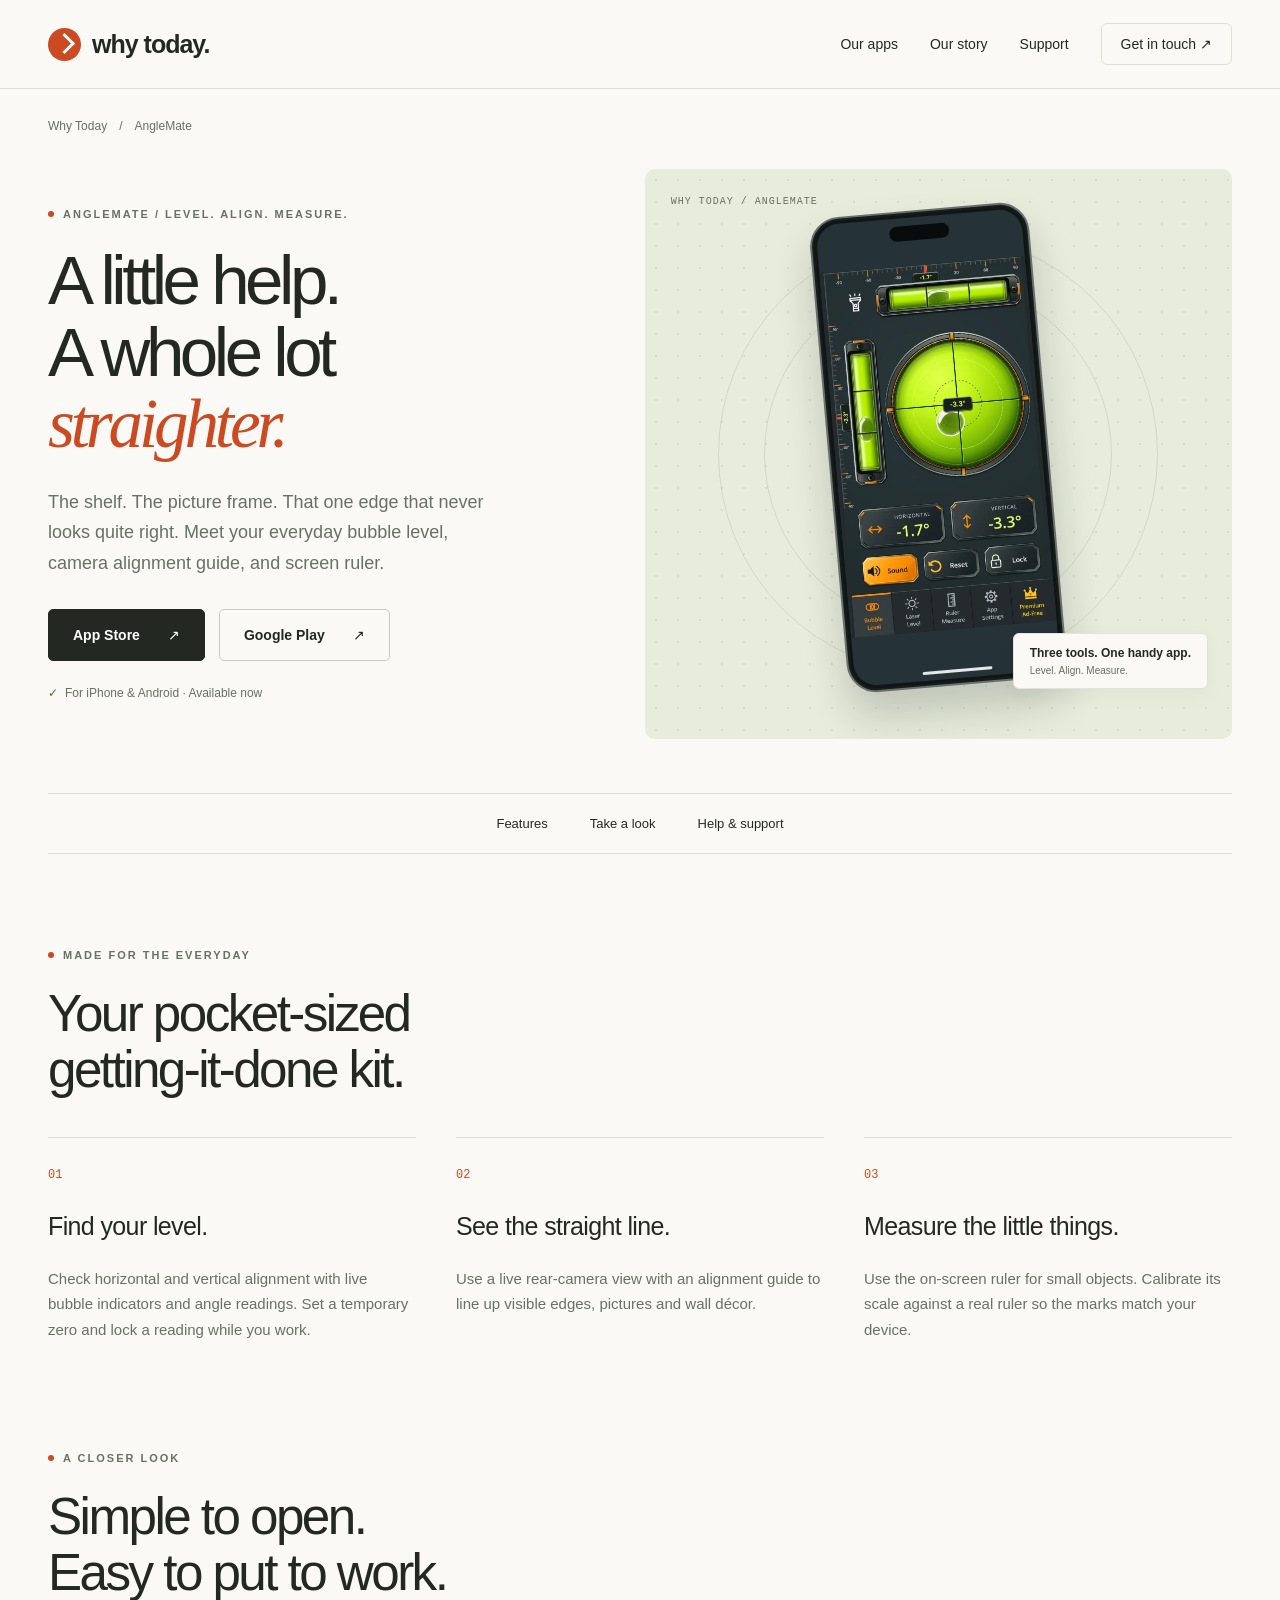
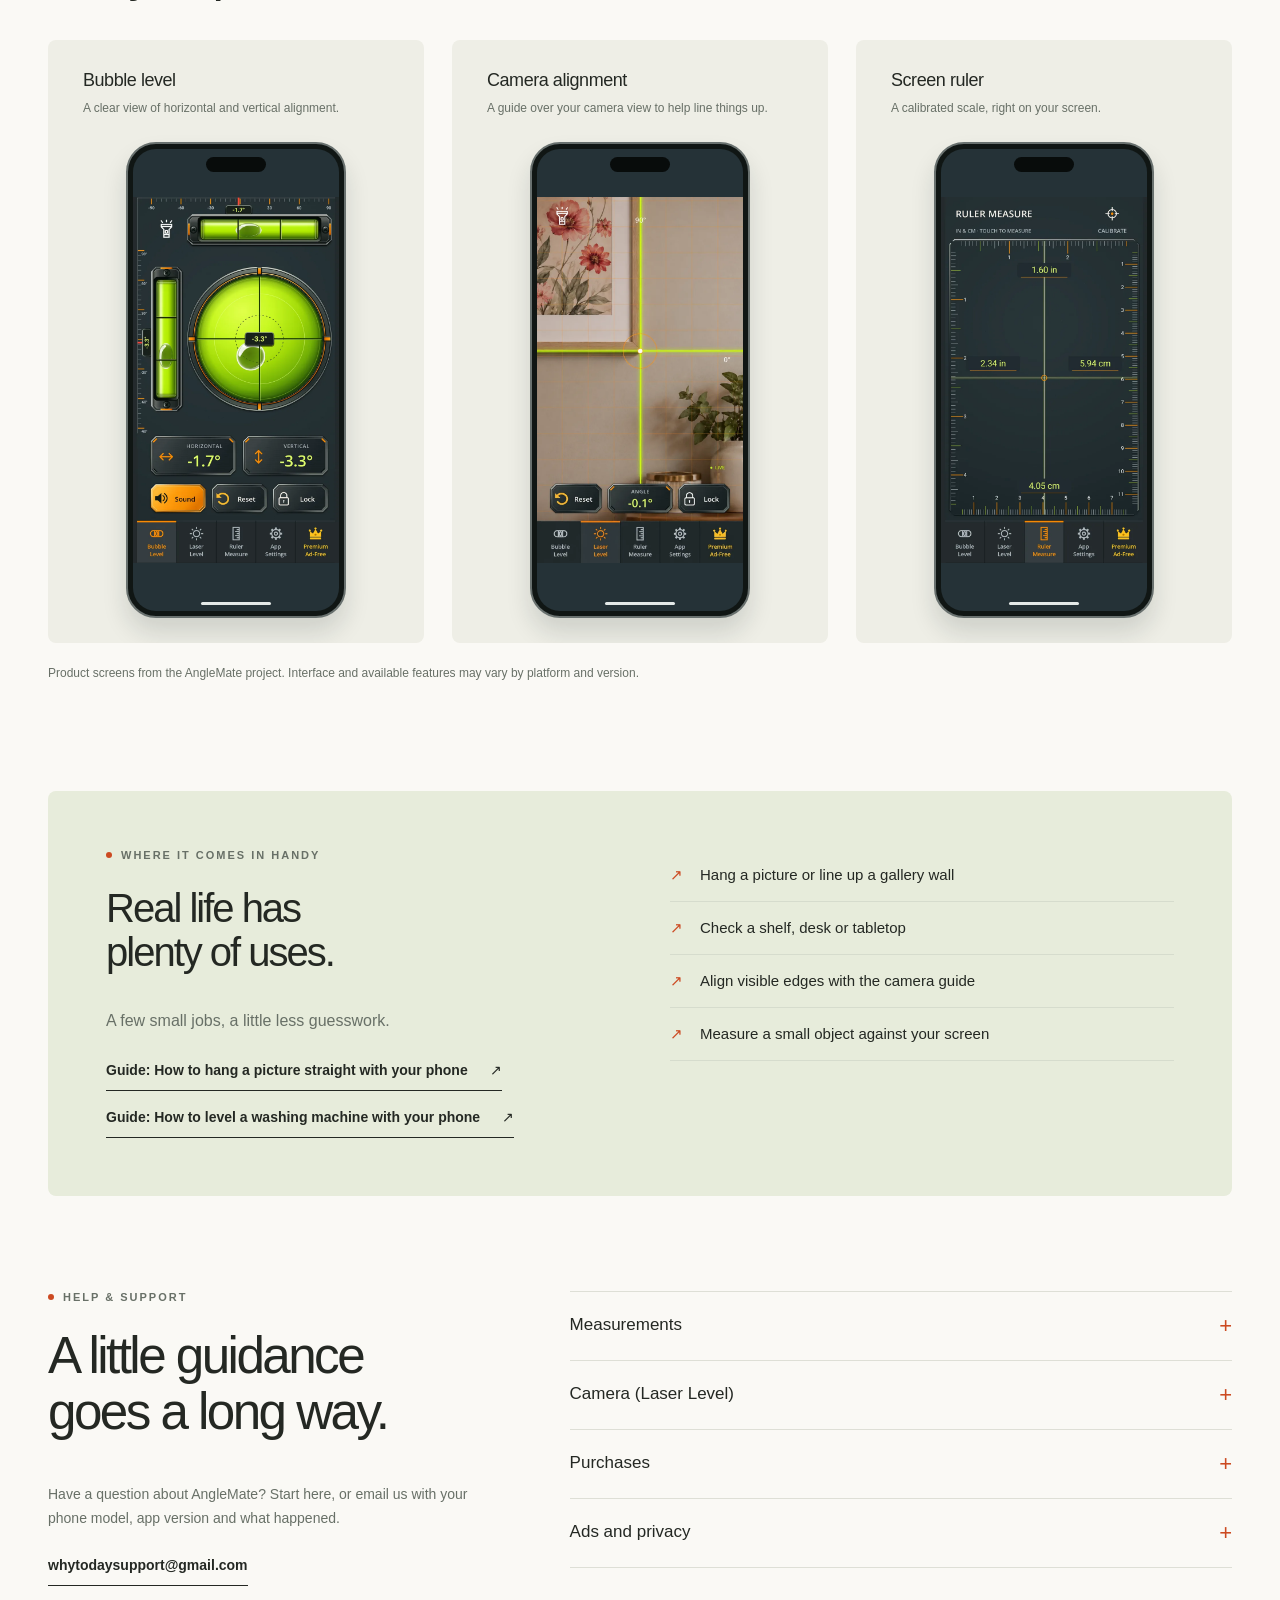
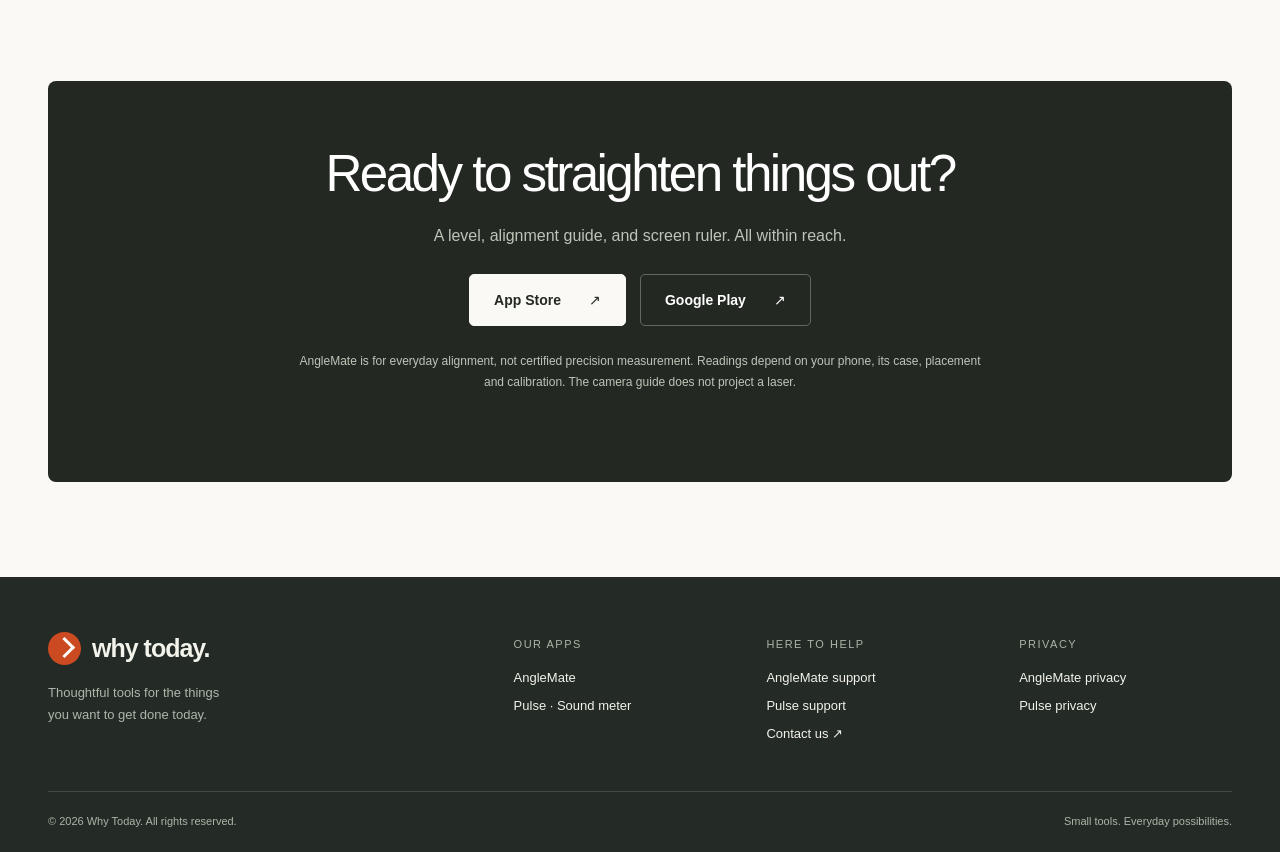
==== commit 0223c983: "Add guide: How to level a washing machine with your phone Linked from the AngleMate page and listed " ====
--- a/anglemate/index.html
+++ b/anglemate/index.html
@@ -1,4 +1,4 @@
-<!doctype html><html lang="en"><head><meta charset="utf-8"><meta name="viewport" content="width=device-width, initial-scale=1"><title>AngleMate: Bubble Level & Laser Level App for iPhone, Android</title><meta name="description" content="AngleMate turns your phone into a bubble level, a camera laser-level guide for lining up pictures and shelves, and a calibrated screen ruler. Works offline, no account needed."><meta name="theme-color" content="#faf9f5"><link rel="canonical" href="https://whytoday.ca/anglemate/"><meta property="og:image" content="https://whytoday.ca/assets/share-anglemate.jpg"><meta property="og:image:width" content="1200"><meta property="og:image:height" content="630"><meta name="twitter:card" content="summary_large_image"><meta property="og:type" content="website"><meta property="og:title" content="AngleMate: Bubble Level & Laser Level App for iPhone, Android"><meta property="og:description" content="AngleMate turns your phone into a bubble level, a camera laser-level guide for lining up pictures and shelves, and a calibrated screen ruler. Works offline, no account needed."><meta property="og:url" content="https://whytoday.ca/anglemate/"><meta property="og:site_name" content="Why Today"><meta name="apple-itunes-app" content="app-id=6821353881"><link rel="icon" type="image/svg+xml" href="/assets/favicon.svg"><link rel="stylesheet" href="/assets/site.css"><script src="/assets/site.js" defer></script><script type="application/ld+json">{"@context": "https://schema.org", "@graph": [{"@type": "Organization", "@id": "https://whytoday.ca/#organization", "name": "Why Today", "url": "https://whytoday.ca/", "email": "whytodaysupport@gmail.com"}, {"@type": "WebSite", "@id": "https://whytoday.ca/#website", "name": "Why Today", "url": "https://whytoday.ca/", "publisher": {"@id": "https://whytoday.ca/#organization"}}, {"@type": "MobileApplication", "@id": "https://whytoday.ca/anglemate/#app", "name": "AngleMate", "url": "https://whytoday.ca/anglemate/", "description": "AngleMate turns your phone into a bubble level, a camera laser-level guide for lining up pictures and shelves, and a calibrated screen ruler. Works offline, no account needed.", "operatingSystem": "iOS, Android", "applicationCategory": "UtilitiesApplication", "image": "https://whytoday.ca/assets/anglemate-icon.webp", "screenshot": ["https://whytoday.ca/assets/anglemate-level.webp", "https://whytoday.ca/assets/anglemate-camera.webp", "https://whytoday.ca/assets/anglemate-ruler.webp"], "publisher": {"@id": "https://whytoday.ca/#organization"}, "sameAs": ["https://apps.apple.com/app/anglemate/id6821353881", "https://play.google.com/store/apps/details?id=com.iambell.anglemate"]}]}</script></head><body><a class="skip" href="#main">Skip to content</a><header class="header"><div class="wrap nav"><a class="logo" href="/" aria-label="Why Today home"><span class="brand-mark" aria-hidden="true"></span><span>why today.</span></a><button class="menu-toggle" aria-expanded="false" aria-controls="navigation">Menu</button><nav class="nav-links" id="navigation" aria-label="Main navigation"><a href="/#products">Our apps</a><a href="/#about">Our story</a><a href="/#support">Support</a><a class="nav-contact" href="mailto:whytodaysupport@gmail.com">Get in touch <span aria-hidden="true">↗</span></a></nav></div></header><main id="main"><div class="wrap"><div class="crumb"><a href="/">Why Today</a><span>/</span><span>AngleMate</span></div><section class="hero product-hero"><div class="hero-copy"><div class="eyebrow"><span class="dot" aria-hidden="true"></span>AngleMate / Level. Align. Measure.</div><h1>A little help.<br>A whole lot<br><em>straighter.</em></h1><p class="lead">The shelf. The picture frame. That one edge that never looks quite right. Meet your everyday bubble level, camera alignment guide, and screen ruler.</p><div class="actions"><a class="button" href="https://apps.apple.com/app/anglemate/id6821353881?pt=129586953&ct=anglemate_page_top&mt=8">App Store <span aria-hidden="true">↗</span></a><a class="button secondary" href="https://play.google.com/store/apps/details?id=com.iambell.anglemate&referrer=utm_source%3Dwhytoday.ca%26utm_medium%3Dwebsite%26utm_campaign%3Danglemate_page_top">Google Play <span aria-hidden="true">↗</span></a></div><div class="small-note">For iPhone & Android · Available now</div></div><div class="hero-stage single-stage" style="background-color:#e7ecdb"><div class="stage-orbit" aria-hidden="true"></div><div class="stage-label">WHY TODAY / ANGLEMATE</div><div class="phone phone-iphone "><div class="phone-screen"><img src="/assets/anglemate-level.webp" alt="AngleMate measurement screen" loading="eager" decoding="async"></div><span class="phone-island" aria-hidden="true"></span><span class="phone-home" aria-hidden="true"></span></div><div class="float-label">Three tools. One handy app.<span>Level. Align. Measure.</span></div></div></section><nav class="subnav" aria-label="Product navigation"><a href="#features">Features</a><a href="#look">Take a look</a><a href="#support">Help & support</a></nav><section class="section" id="features"><div class="section-head"><div><div class="eyebrow"><span class="dot" aria-hidden="true"></span>Made for the everyday</div><h2>Your pocket-sized<br>getting-it-done kit.</h2></div></div><div class="feature-grid"><article class="feature"><span class="value-num">01</span><h3>Find your level.</h3><p>Check horizontal and vertical alignment with live bubble indicators and angle readings. Set a temporary zero and lock a reading while you work.</p></article><article class="feature"><span class="value-num">02</span><h3>See the straight line.</h3><p>Use a live rear-camera view with an alignment guide to line up visible edges, pictures and wall décor.</p></article><article class="feature"><span class="value-num">03</span><h3>Measure the little things.</h3><p>Use the on-screen ruler for small objects. Calibrate its scale against a real ruler so the marks match your device.</p></article></div></section><section id="look"><div class="section-head"><div><div class="eyebrow"><span class="dot" aria-hidden="true"></span>A closer look</div><h2>Simple to open.<br>Easy to put to work.</h2></div></div><div class="screens"><figure class="screen"><figcaption><h3>Bubble level</h3><p>A clear view of horizontal and vertical alignment.</p></figcaption><div class="phone phone-iphone "><div class="phone-screen"><img src="/assets/anglemate-level.webp" alt="AngleMate: Bubble level" loading="lazy" decoding="async"></div><span class="phone-island" aria-hidden="true"></span><span class="phone-home" aria-hidden="true"></span></div></figure><figure class="screen"><figcaption><h3>Camera alignment</h3><p>A guide over your camera view to help line things up.</p></figcaption><div class="phone phone-iphone "><div class="phone-screen"><img src="/assets/anglemate-camera.webp" alt="AngleMate: Camera alignment" loading="lazy" decoding="async"></div><span class="phone-island" aria-hidden="true"></span><span class="phone-home" aria-hidden="true"></span></div></figure><figure class="screen"><figcaption><h3>Screen ruler</h3><p>A calibrated scale, right on your screen.</p></figcaption><div class="phone phone-iphone "><div class="phone-screen"><img src="/assets/anglemate-ruler.webp" alt="AngleMate: Screen ruler" loading="lazy" decoding="async"></div><span class="phone-island" aria-hidden="true"></span><span class="phone-home" aria-hidden="true"></span></div></figure></div><p class="screen-note">Product screens from the AngleMate project. Interface and available features may vary by platform and version.</p></section><section class="section"><div class="usecases "><div><div class="eyebrow"><span class="dot" aria-hidden="true"></span>Where it comes in handy</div><h2>Real life has<br>plenty of uses.</h2><p>A few small jobs, a little less guesswork.</p><div class="guide-links"><a class="text-link" href="/guides/hang-a-picture-straight/">Guide: How to hang a picture straight with your phone <span aria-hidden="true">↗</span></a></div></div><ul><li>Hang a picture or line up a gallery wall</li><li>Check a shelf, desk or tabletop</li><li>Align visible edges with the camera guide</li><li>Measure a small object against your screen</li></ul></div></section><section class="support" id="support"><div class="support-intro"><div class="eyebrow"><span class="dot" aria-hidden="true"></span>Help & support</div><h2>A little guidance<br>goes a long way.</h2><p>Have a question about AngleMate? Start here, or email us with your phone model, app version and what happened.</p><a class="text-link" href="mailto:whytodaysupport@gmail.com?subject=AngleMate%20support">whytodaysupport@gmail.com</a></div><div class="faq"><details><summary>Measurements</summary><div>
+<!doctype html><html lang="en"><head><meta charset="utf-8"><meta name="viewport" content="width=device-width, initial-scale=1"><title>AngleMate: Bubble Level & Laser Level App for iPhone, Android</title><meta name="description" content="AngleMate turns your phone into a bubble level, a camera laser-level guide for lining up pictures and shelves, and a calibrated screen ruler. Works offline, no account needed."><meta name="theme-color" content="#faf9f5"><link rel="canonical" href="https://whytoday.ca/anglemate/"><meta property="og:image" content="https://whytoday.ca/assets/share-anglemate.jpg"><meta property="og:image:width" content="1200"><meta property="og:image:height" content="630"><meta name="twitter:card" content="summary_large_image"><meta property="og:type" content="website"><meta property="og:title" content="AngleMate: Bubble Level & Laser Level App for iPhone, Android"><meta property="og:description" content="AngleMate turns your phone into a bubble level, a camera laser-level guide for lining up pictures and shelves, and a calibrated screen ruler. Works offline, no account needed."><meta property="og:url" content="https://whytoday.ca/anglemate/"><meta property="og:site_name" content="Why Today"><meta name="apple-itunes-app" content="app-id=6821353881"><link rel="icon" type="image/svg+xml" href="/assets/favicon.svg"><link rel="stylesheet" href="/assets/site.css"><script src="/assets/site.js" defer></script><script type="application/ld+json">{"@context": "https://schema.org", "@graph": [{"@type": "Organization", "@id": "https://whytoday.ca/#organization", "name": "Why Today", "url": "https://whytoday.ca/", "email": "whytodaysupport@gmail.com"}, {"@type": "WebSite", "@id": "https://whytoday.ca/#website", "name": "Why Today", "url": "https://whytoday.ca/", "publisher": {"@id": "https://whytoday.ca/#organization"}}, {"@type": "MobileApplication", "@id": "https://whytoday.ca/anglemate/#app", "name": "AngleMate", "url": "https://whytoday.ca/anglemate/", "description": "AngleMate turns your phone into a bubble level, a camera laser-level guide for lining up pictures and shelves, and a calibrated screen ruler. Works offline, no account needed.", "operatingSystem": "iOS, Android", "applicationCategory": "UtilitiesApplication", "image": "https://whytoday.ca/assets/anglemate-icon.webp", "screenshot": ["https://whytoday.ca/assets/anglemate-level.webp", "https://whytoday.ca/assets/anglemate-camera.webp", "https://whytoday.ca/assets/anglemate-ruler.webp"], "publisher": {"@id": "https://whytoday.ca/#organization"}, "sameAs": ["https://apps.apple.com/app/anglemate/id6821353881", "https://play.google.com/store/apps/details?id=com.iambell.anglemate"]}]}</script></head><body><a class="skip" href="#main">Skip to content</a><header class="header"><div class="wrap nav"><a class="logo" href="/" aria-label="Why Today home"><span class="brand-mark" aria-hidden="true"></span><span>why today.</span></a><button class="menu-toggle" aria-expanded="false" aria-controls="navigation">Menu</button><nav class="nav-links" id="navigation" aria-label="Main navigation"><a href="/#products">Our apps</a><a href="/#about">Our story</a><a href="/#support">Support</a><a class="nav-contact" href="mailto:whytodaysupport@gmail.com">Get in touch <span aria-hidden="true">↗</span></a></nav></div></header><main id="main"><div class="wrap"><div class="crumb"><a href="/">Why Today</a><span>/</span><span>AngleMate</span></div><section class="hero product-hero"><div class="hero-copy"><div class="eyebrow"><span class="dot" aria-hidden="true"></span>AngleMate / Level. Align. Measure.</div><h1>A little help.<br>A whole lot<br><em>straighter.</em></h1><p class="lead">The shelf. The picture frame. That one edge that never looks quite right. Meet your everyday bubble level, camera alignment guide, and screen ruler.</p><div class="actions"><a class="button" href="https://apps.apple.com/app/anglemate/id6821353881?pt=129586953&ct=anglemate_page_top&mt=8">App Store <span aria-hidden="true">↗</span></a><a class="button secondary" href="https://play.google.com/store/apps/details?id=com.iambell.anglemate&referrer=utm_source%3Dwhytoday.ca%26utm_medium%3Dwebsite%26utm_campaign%3Danglemate_page_top">Google Play <span aria-hidden="true">↗</span></a></div><div class="small-note">For iPhone & Android · Available now</div></div><div class="hero-stage single-stage" style="background-color:#e7ecdb"><div class="stage-orbit" aria-hidden="true"></div><div class="stage-label">WHY TODAY / ANGLEMATE</div><div class="phone phone-iphone "><div class="phone-screen"><img src="/assets/anglemate-level.webp" alt="AngleMate measurement screen" loading="eager" decoding="async"></div><span class="phone-island" aria-hidden="true"></span><span class="phone-home" aria-hidden="true"></span></div><div class="float-label">Three tools. One handy app.<span>Level. Align. Measure.</span></div></div></section><nav class="subnav" aria-label="Product navigation"><a href="#features">Features</a><a href="#look">Take a look</a><a href="#support">Help & support</a></nav><section class="section" id="features"><div class="section-head"><div><div class="eyebrow"><span class="dot" aria-hidden="true"></span>Made for the everyday</div><h2>Your pocket-sized<br>getting-it-done kit.</h2></div></div><div class="feature-grid"><article class="feature"><span class="value-num">01</span><h3>Find your level.</h3><p>Check horizontal and vertical alignment with live bubble indicators and angle readings. Set a temporary zero and lock a reading while you work.</p></article><article class="feature"><span class="value-num">02</span><h3>See the straight line.</h3><p>Use a live rear-camera view with an alignment guide to line up visible edges, pictures and wall décor.</p></article><article class="feature"><span class="value-num">03</span><h3>Measure the little things.</h3><p>Use the on-screen ruler for small objects. Calibrate its scale against a real ruler so the marks match your device.</p></article></div></section><section id="look"><div class="section-head"><div><div class="eyebrow"><span class="dot" aria-hidden="true"></span>A closer look</div><h2>Simple to open.<br>Easy to put to work.</h2></div></div><div class="screens"><figure class="screen"><figcaption><h3>Bubble level</h3><p>A clear view of horizontal and vertical alignment.</p></figcaption><div class="phone phone-iphone "><div class="phone-screen"><img src="/assets/anglemate-level.webp" alt="AngleMate: Bubble level" loading="lazy" decoding="async"></div><span class="phone-island" aria-hidden="true"></span><span class="phone-home" aria-hidden="true"></span></div></figure><figure class="screen"><figcaption><h3>Camera alignment</h3><p>A guide over your camera view to help line things up.</p></figcaption><div class="phone phone-iphone "><div class="phone-screen"><img src="/assets/anglemate-camera.webp" alt="AngleMate: Camera alignment" loading="lazy" decoding="async"></div><span class="phone-island" aria-hidden="true"></span><span class="phone-home" aria-hidden="true"></span></div></figure><figure class="screen"><figcaption><h3>Screen ruler</h3><p>A calibrated scale, right on your screen.</p></figcaption><div class="phone phone-iphone "><div class="phone-screen"><img src="/assets/anglemate-ruler.webp" alt="AngleMate: Screen ruler" loading="lazy" decoding="async"></div><span class="phone-island" aria-hidden="true"></span><span class="phone-home" aria-hidden="true"></span></div></figure></div><p class="screen-note">Product screens from the AngleMate project. Interface and available features may vary by platform and version.</p></section><section class="section"><div class="usecases "><div><div class="eyebrow"><span class="dot" aria-hidden="true"></span>Where it comes in handy</div><h2>Real life has<br>plenty of uses.</h2><p>A few small jobs, a little less guesswork.</p><div class="guide-links"><a class="text-link" href="/guides/hang-a-picture-straight/">Guide: How to hang a picture straight with your phone <span aria-hidden="true">↗</span></a><a class="text-link" href="/guides/level-a-washing-machine/">Guide: How to level a washing machine with your phone <span aria-hidden="true">↗</span></a></div></div><ul><li>Hang a picture or line up a gallery wall</li><li>Check a shelf, desk or tabletop</li><li>Align visible edges with the camera guide</li><li>Measure a small object against your screen</li></ul></div></section><section class="support" id="support"><div class="support-intro"><div class="eyebrow"><span class="dot" aria-hidden="true"></span>Help & support</div><h2>A little guidance<br>goes a long way.</h2><p>Have a question about AngleMate? Start here, or email us with your phone model, app version and what happened.</p><a class="text-link" href="mailto:whytodaysupport@gmail.com?subject=AngleMate%20support">whytodaysupport@gmail.com</a></div><div class="faq"><details><summary>Measurements</summary><div>
 <h3>The level does not read zero on a flat surface</h3>
 <p>Put the phone on the surface, wait a moment for it to settle, then tap
 <strong>Reset</strong> to use that position as zero. The reset lasts until you
